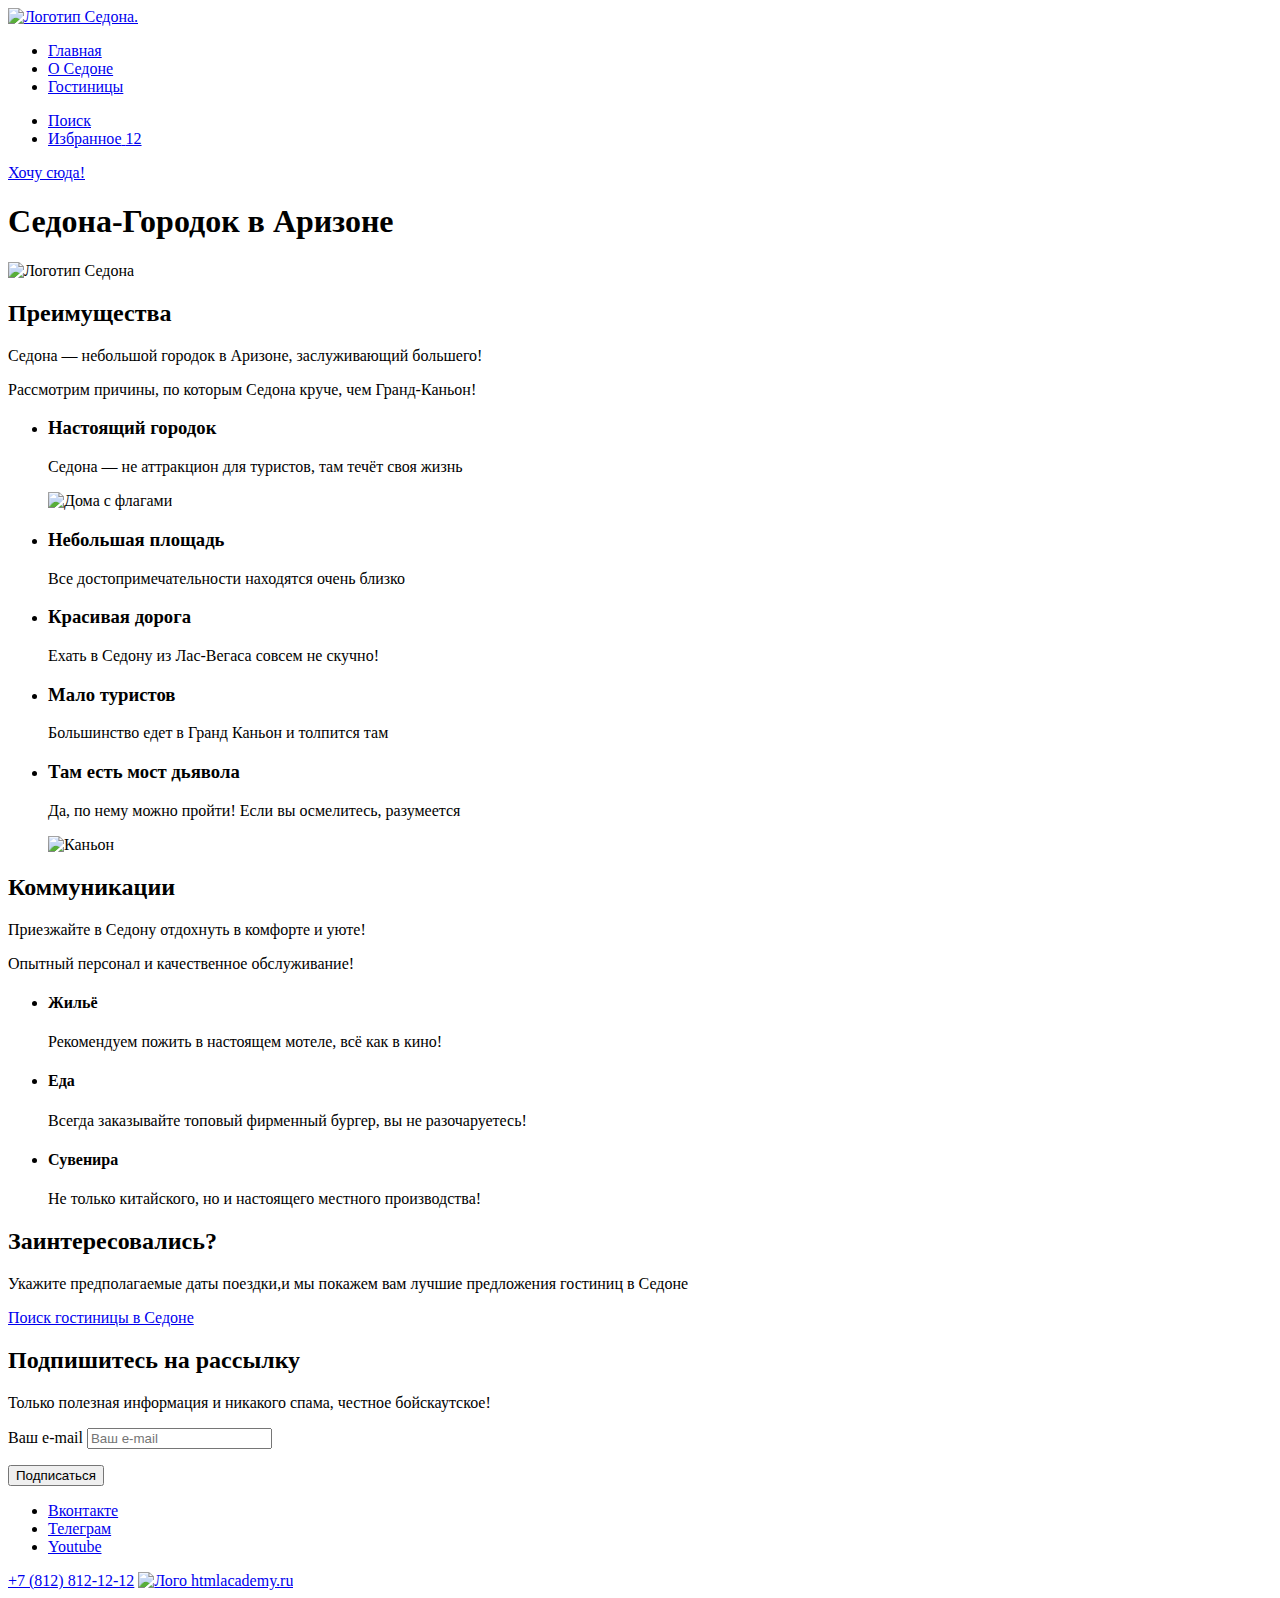
==== index.html @ 5f1fffb1 "Доделывает разметку двух страниц" ====
<!DOCTYPE html>
<html lang="ru">

  <head>
    <meta charset="utf-8">
    <title>Седона</title>
  </head>

  <body>
    <header class="page-header">
      <nav class="navigation">
        <a class="navigation-logo" href="index.html">
          <img class="page-header-logo" src="#" alt="Логотип Седона.">
        </a>
        <ul class="navigation-list">
          <li class="navigation-item">
            <a class="navigation-link navigation-link-current" href="index.html">Главная</a>
          </li>
          <li class="navigation-item">
            <a class="navigation-link" href="#">О Седоне</a>
          </li>
          <li class="navigation-item">
            <a class="navigation-link" href="Catalog.html">Гостиницы</a>
          </li>
        </ul>
        <ul class="navigation-user">
          <li class="navigation-user-item">
            <a class="navigation-user-link navigation-user-link-search" href="#">
              <span class="visually-hidden">Поиск</span>
            </a>
          </li>
          <li class="navigation-user-item">
            <a class="navigation-user-link navigation-user-link-favorite" href="#">
              <span class="visually-hidden">Избранное</span>
              <span class="likes-number">12</span>
            </a>
          </li>
        </ul>
        <a class="header-button" href="#">Хочу сюда!</a>
      </nav>
    </header>
    <main class="main-index">
      <section class="hero">
      <h1 class="visually-hidden">Седона-Городок в Аризоне</h1>
      <img class="hero-img" src="#" alt="Логотип Седона">
      <section class="advantages">
        <h2 class="visually-hidden">Преимущества</h2>
        <p class="tagline">Седона — небольшой городок в Аризоне,
          заслуживающий большего!</p>
        <p>Рассмотрим причины, по которым Седона круче, чем Гранд-Каньон!</p>
        <ul class="advantages-list">
          <li class="advantages-item advantages-item-wide">
            <h3 class="advantages-title">Настоящий городок</h3>
            <p class="advantages-description">Седона — не аттракцион для туристов, там течёт своя жизнь</p>
            <img class="advantages-img" src="#" alt="Дома с флагами">
          </li>
          <li class="advantages-item">
            <h3 class="advantages-title">Небольшая
              площадь</h3>
            <p class="advantages-description">Все достопримечательности находятся очень близко</p>
          </li>
          <li class="advantages-item">
            <h3 class="advantages-title">Красивая
              дорога</h3>
            <p class="advantages-description">Ехать в Седону из Лас-Вегаса совсем не скучно!</p>
          </li>
          <li class="advantages-item">
            <h3 class="advantages-title">Мало
              туристов</h3>
            <p class="advantages-description">Большинство едет в Гранд Каньон и толпится там</p>
          </li>
          <li class="advantages-item advantages-item-wide">
            <h3 class="advantages-title">Там есть
              мост дьявола</h3>
            <p class="advantages-description">Да, по нему можно пройти! Если вы осмелитесь, разумеется</p>
            <img class="advantages-img" src="#" alt="Каньон">
          </li>
        </ul>
      </section>
      <section class="communications">
        <h2 class="visually-hidden">Коммуникации</h2>
            <p class="tagline">Приезжайте в Седону отдохнуть в комфорте и уюте!</p>
            <p>Опытный персонал и качественное обслуживание!</p>
            <ul class="communications-list">
              <li class="communications-item">
                <h4 class="communications-title">Жильё</h4>
                <p class="communications-description">Рекомендуем пожить в настоящем мотеле,
                  всё как в кино!</p>
              </li>
              <li class="communications-item">
                <h4 class="communications-title">Еда</h4>
                <p class="communications-description">Всегда заказывайте
                  топовый фирменный бургер, вы не разочаруетесь!</p>
              </li>
              <li class="communications-item">
                <h4 class="communications-title">Сувенира</h4>
                <p class="communications-description">Не только китайского,
                  но и настоящего местного производства!</p>
              </li>
            </ul>
      </section>
      <section class="search" id="search">
        <h2 class="search-title">Заинтересовались?</h2>
        <p class="search-description">Укажите предполагаемые даты поездки,и мы покажем вам лучшие предложения гостиниц в
          Седоне</p>
        <a class="search-button" href="#">Поиск гостиницы в Седоне</a>
      </section>
      <section class="subscribe">
        <h2 class="search-title">Подпишитесь на рассылку</h2>
        <p>Только полезная информация и никакого спама, честное бойскаутское!</p>
        <form class="subscribe-form" action="http://echo.htmlacademy.ru/" method="post">
          <p class="subscribe-form-name">
            <label class="visually-hidden" for="user-email">Ваш e-mail</label>
            <input type="text" id="user-email" name="user-email" placeholder="Ваш e-mail">
          </p>
          <button class="subscribe-button" type="submit">Подписаться</button>
        </form>
      </section>
    </main>
    <footer class="page-footer">
      <ul class="footer-social-list">
        <li class="footer-social-item">
          <a class="footer-social-link" href="https://vk.com/htmlacademy">
            <span class="visually-hidden">Вконтакте</span>
          </a>
        </li>
        <li class="footer-social-item">
          <a class="footer-social-link" href="https://t.me/htmlacademy">
            <span class="visually-hidden">Телеграм</span>
          </a>
        </li>
        <li class="footer-social-item">
          <a class="footer-social-link" href="https://www.youtube.com/user/htmlacademyru">
            <span class="visually-hidden">Youtube</span>
          </a>
        </li>
      </ul>
      <a class="footer-phone" href="tel+78128121212">+7 (812) 812-12-12</a>
      <a class="copyright" href="https://htmlacademy.ru/">
        <img class="htmlacademy-logo" src="#" alt=" Лого htmlacademy.ru">
      </a>
    </footer>
  </body>

</html>
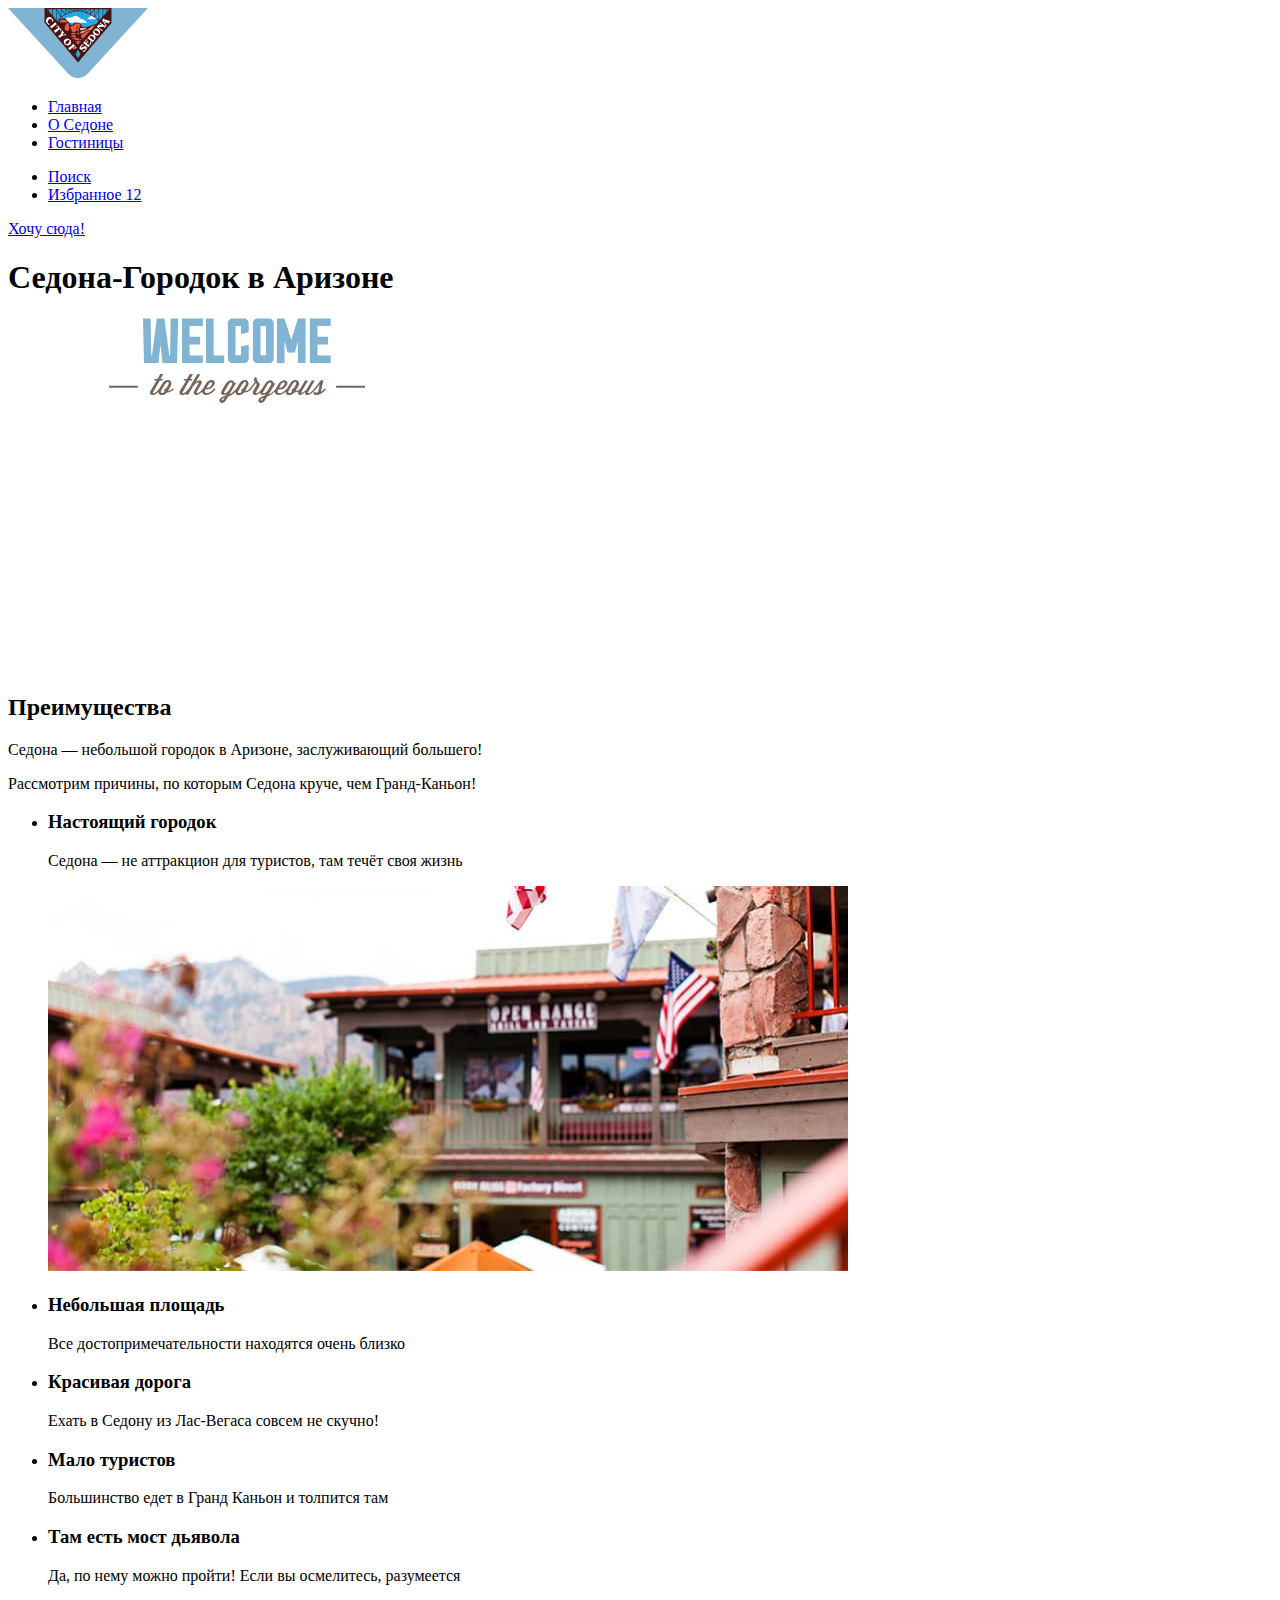
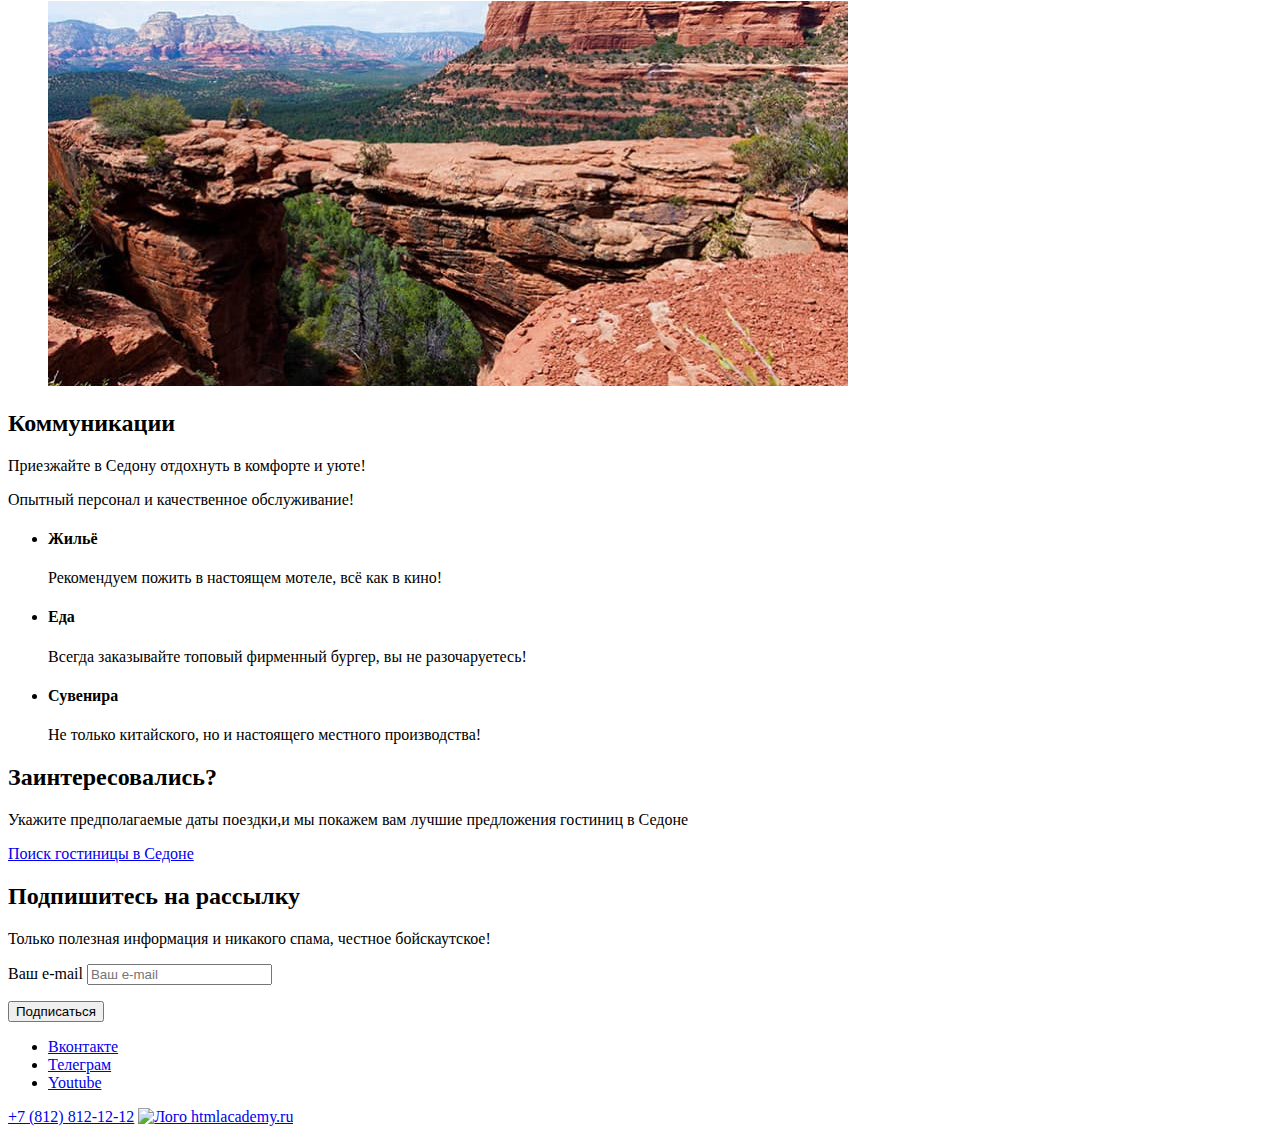
==== commit 972ecb32: "Добавляет все изображения" ====
--- a/index.html
+++ b/index.html
@@ -10,7 +10,7 @@
     <header class="page-header">
       <nav class="navigation">
         <a class="navigation-logo" href="index.html">
-          <img class="page-header-logo" src="#" alt="Логотип Седона.">
+          <img class="page-header-logo" src="images/logo.svg" width="140" height="70" alt="Логотип Седона.">
         </a>
         <ul class="navigation-list">
           <li class="navigation-item">
@@ -42,7 +42,7 @@
     <main class="main-index">
       <section class="hero">
       <h1 class="visually-hidden">Седона-Городок в Аризоне</h1>
-      <img class="hero-img" src="#" alt="Логотип Седона">
+      <img class="hero-img" src="images/welcome.svg" width="458" height="352" alt="Логотип Седона">
       <section class="advantages">
         <h2 class="visually-hidden">Преимущества</h2>
         <p class="tagline">Седона — небольшой городок в Аризоне,
@@ -52,7 +52,7 @@
           <li class="advantages-item advantages-item-wide">
             <h3 class="advantages-title">Настоящий городок</h3>
             <p class="advantages-description">Седона — не аттракцион для туристов, там течёт своя жизнь</p>
-            <img class="advantages-img" src="#" alt="Дома с флагами">
+            <img class="advantages-img" src="images/image-1.jpg" width="800" height="385" alt="Дома с флагами">
           </li>
           <li class="advantages-item">
             <h3 class="advantages-title">Небольшая
@@ -73,7 +73,7 @@
             <h3 class="advantages-title">Там есть
               мост дьявола</h3>
             <p class="advantages-description">Да, по нему можно пройти! Если вы осмелитесь, разумеется</p>
-            <img class="advantages-img" src="#" alt="Каньон">
+            <img class="advantages-img" src="images/image-2.jpg" width="800" height="385" alt="Каньон">
           </li>
         </ul>
       </section>
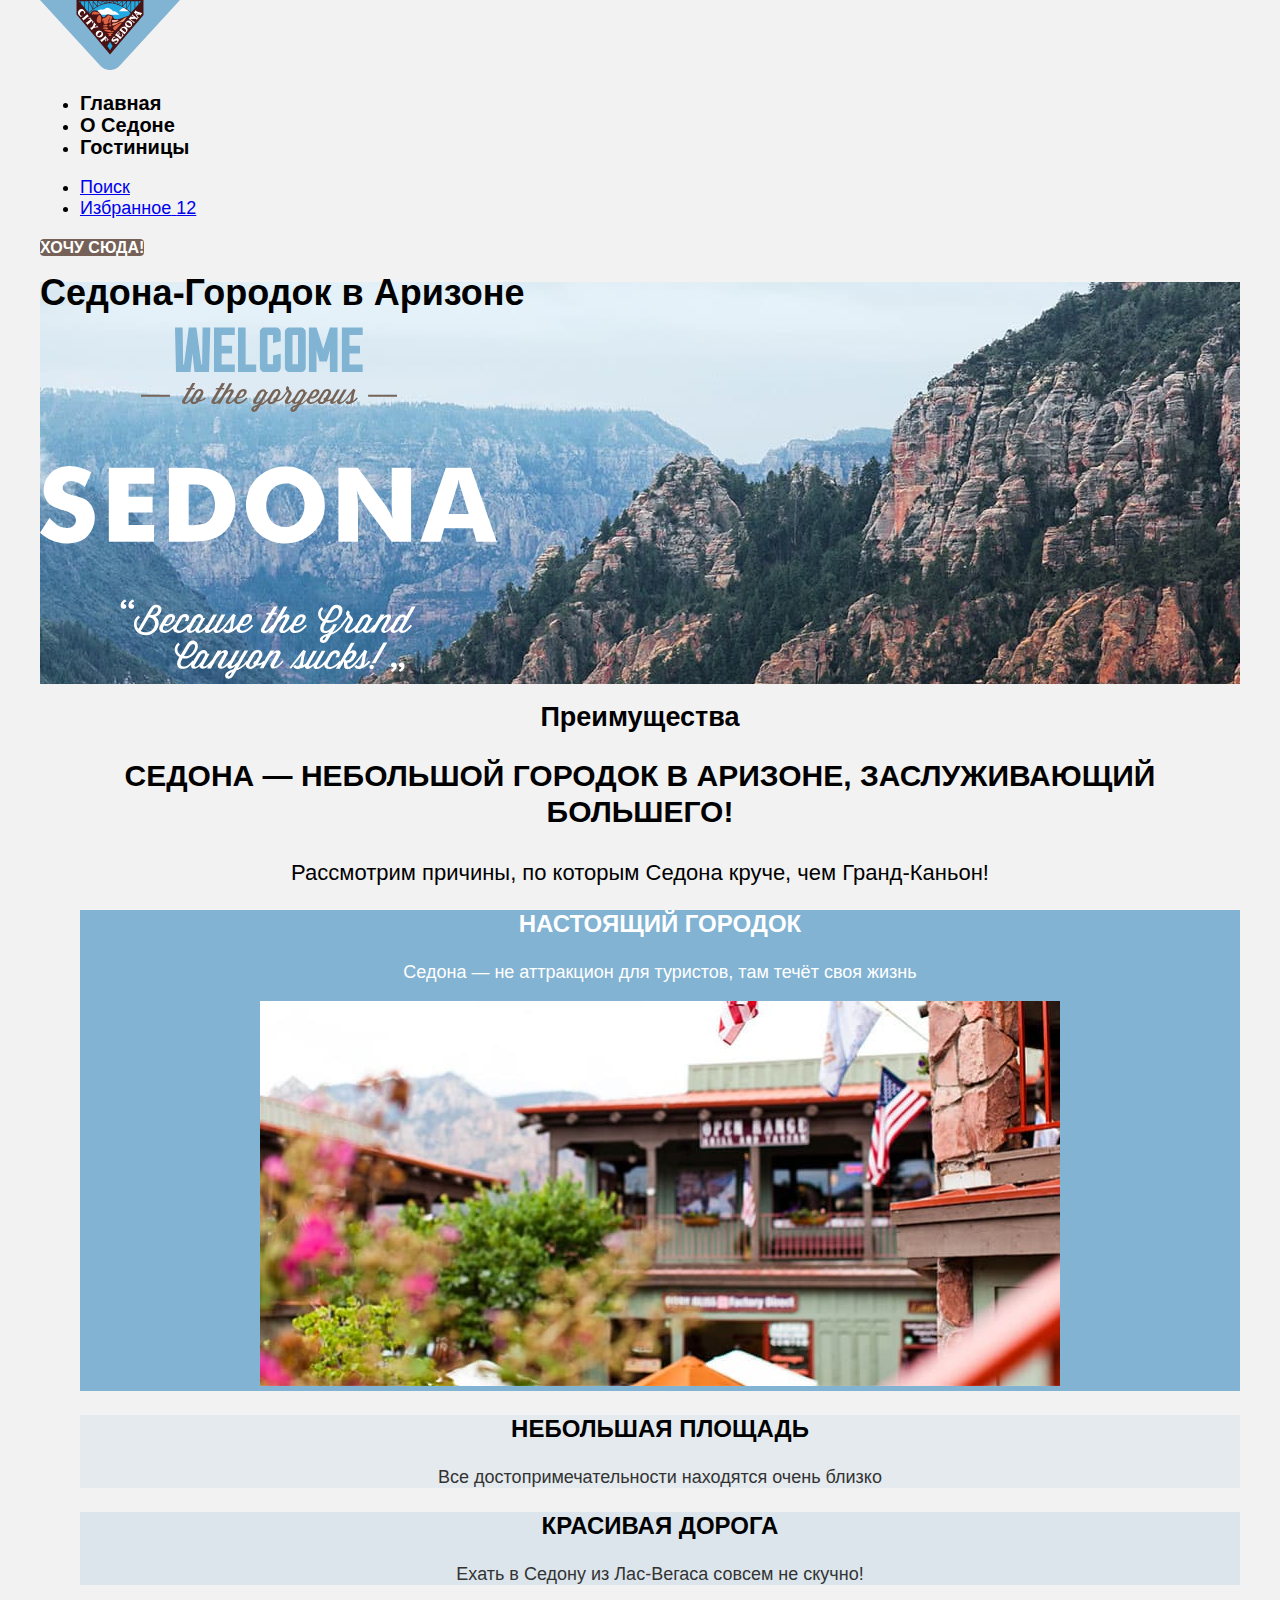
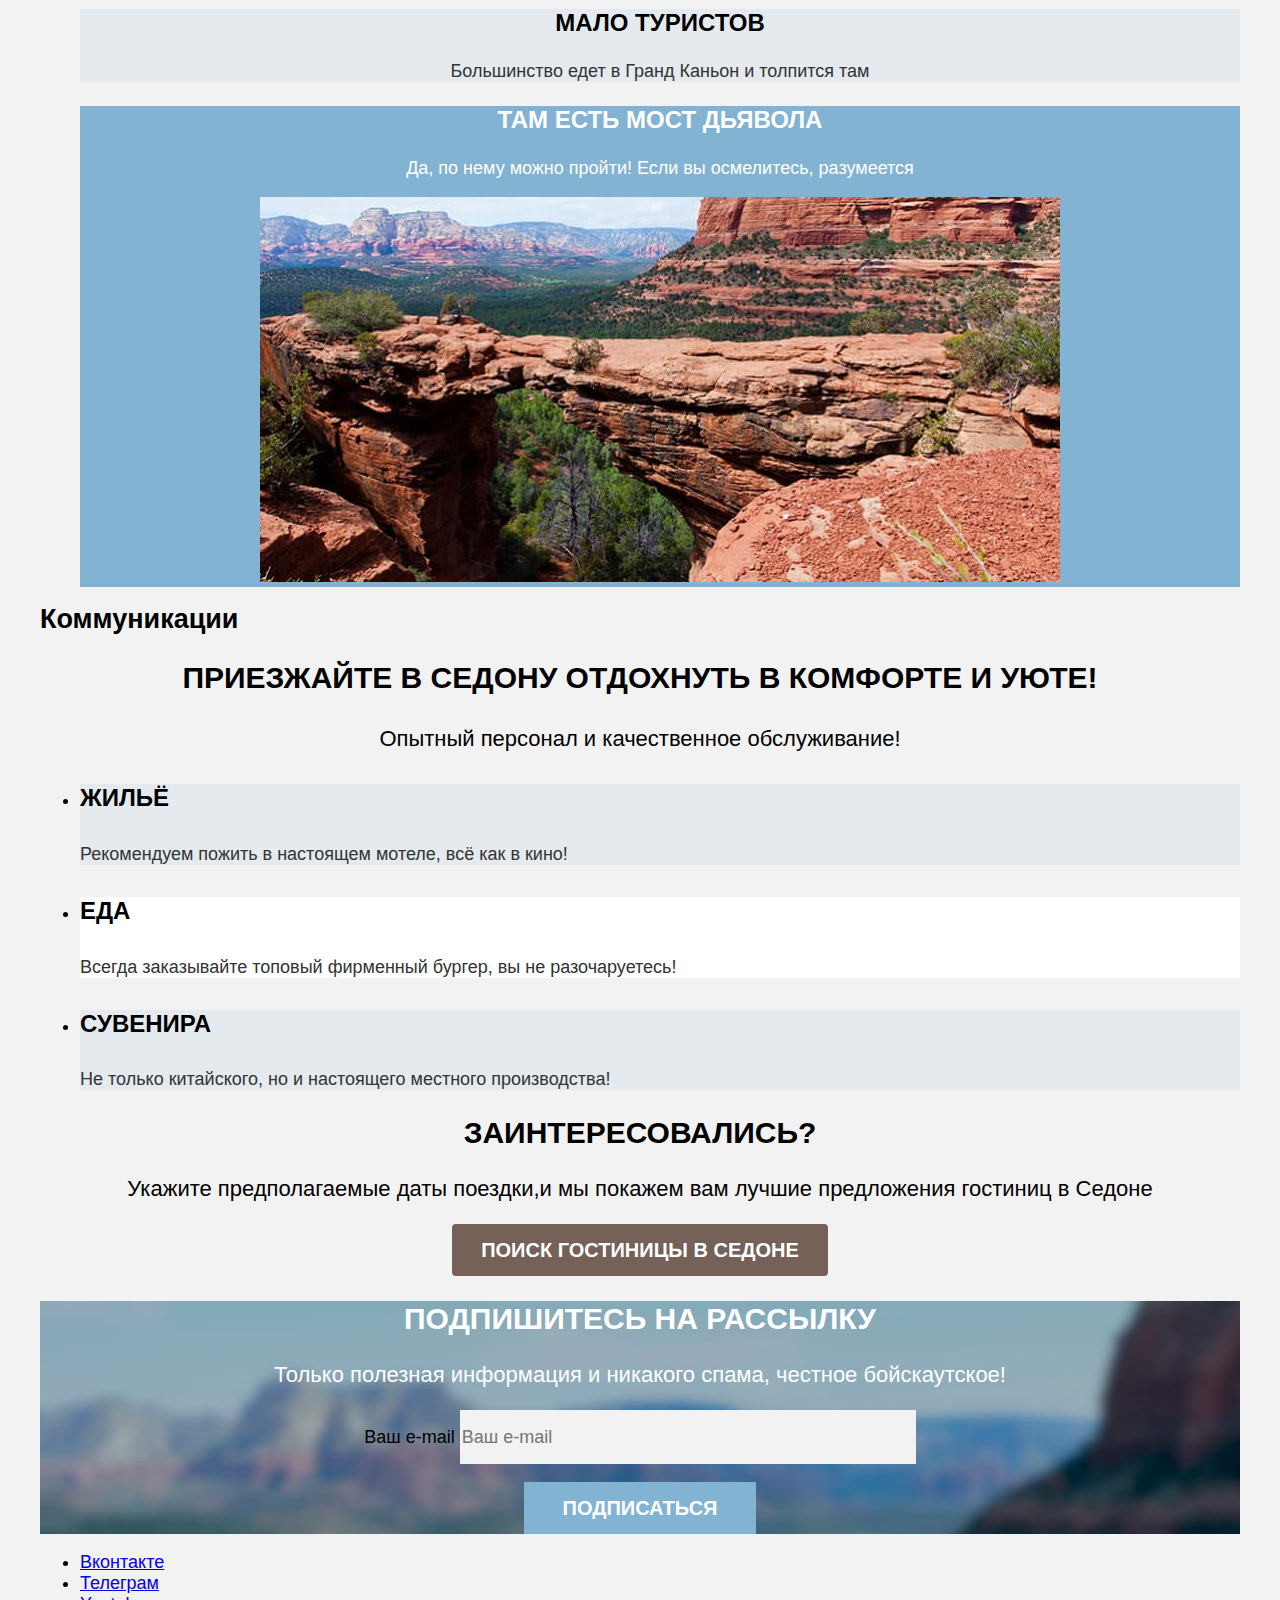
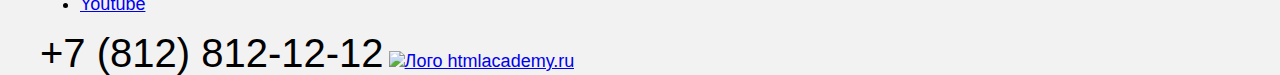
==== commit 0b64f30f: "Добавляет базовую стилизацию всех страниц" ====
--- a/index.html
+++ b/index.html
@@ -3,7 +3,9 @@
 
   <head>
     <meta charset="utf-8">
+    <meta name="viewport" content="width=device-width, initial-scale=1.0">
     <title>Седона</title>
+    <link rel="stylesheet" href="styles/styles.css">
   </head>
 
   <body>
@@ -20,7 +22,7 @@
             <a class="navigation-link" href="#">О Седоне</a>
           </li>
           <li class="navigation-item">
-            <a class="navigation-link" href="Catalog.html">Гостиницы</a>
+            <a class="navigation-link" href="catalog.html">Гостиницы</a>
           </li>
         </ul>
         <ul class="navigation-user">
@@ -41,77 +43,80 @@
     </header>
     <main class="main-index">
       <section class="hero">
-      <h1 class="visually-hidden">Седона-Городок в Аризоне</h1>
-      <img class="hero-img" src="images/welcome.svg" width="458" height="352" alt="Логотип Седона">
+        <h1 class="visually-hidden">Седона-Городок в Аризоне</h1>
+        <img class="hero-img" src="images/welcome.svg" width="458" height="352" alt="Логотип Седона">
+      </section>
       <section class="advantages">
         <h2 class="visually-hidden">Преимущества</h2>
-        <p class="tagline">Седона — небольшой городок в Аризоне,
+        <p class="main-title">Седона — небольшой городок в Аризоне,
           заслуживающий большего!</p>
-        <p>Рассмотрим причины, по которым Седона круче, чем Гранд-Каньон!</p>
+        <p class="main-description">Рассмотрим причины, по которым Седона круче, чем Гранд-Каньон!</p>
         <ul class="advantages-list">
           <li class="advantages-item advantages-item-wide">
-            <h3 class="advantages-title">Настоящий городок</h3>
-            <p class="advantages-description">Седона — не аттракцион для туристов, там течёт своя жизнь</p>
+            <h3 class="advantages-title-wide">Настоящий городок</h3>
+            <p class="advantages-description-wide">Седона — не аттракцион для туристов, там течёт своя жизнь</p>
             <img class="advantages-img" src="images/image-1.jpg" width="800" height="385" alt="Дома с флагами">
           </li>
-          <li class="advantages-item">
-            <h3 class="advantages-title">Небольшая
+          <li class="advantages-item-blue">
+            <h3 class="advantages-title-small">Небольшая
               площадь</h3>
-            <p class="advantages-description">Все достопримечательности находятся очень близко</p>
+            <p class="advantages-description-small">Все достопримечательности находятся очень близко</p>
           </li>
-          <li class="advantages-item">
-            <h3 class="advantages-title">Красивая
+          <li class="advantages-item-white">
+            <h3 class="advantages-title-small">Красивая
               дорога</h3>
-            <p class="advantages-description">Ехать в Седону из Лас-Вегаса совсем не скучно!</p>
+            <p class="advantages-description-small">Ехать в Седону из Лас-Вегаса совсем не скучно!</p>
           </li>
-          <li class="advantages-item">
-            <h3 class="advantages-title">Мало
+          <li class="advantages-item-blue">
+            <h3 class="advantages-title-small">Мало
               туристов</h3>
-            <p class="advantages-description">Большинство едет в Гранд Каньон и толпится там</p>
+            <p class="advantages-description-small">Большинство едет в Гранд Каньон и толпится там</p>
           </li>
           <li class="advantages-item advantages-item-wide">
-            <h3 class="advantages-title">Там есть
+            <h3 class="advantages-title-wide">Там есть
               мост дьявола</h3>
-            <p class="advantages-description">Да, по нему можно пройти! Если вы осмелитесь, разумеется</p>
+            <p class="advantages-description-wide">Да, по нему можно пройти! Если вы осмелитесь, разумеется</p>
             <img class="advantages-img" src="images/image-2.jpg" width="800" height="385" alt="Каньон">
           </li>
         </ul>
       </section>
       <section class="communications">
         <h2 class="visually-hidden">Коммуникации</h2>
-            <p class="tagline">Приезжайте в Седону отдохнуть в комфорте и уюте!</p>
-            <p>Опытный персонал и качественное обслуживание!</p>
-            <ul class="communications-list">
-              <li class="communications-item">
-                <h4 class="communications-title">Жильё</h4>
-                <p class="communications-description">Рекомендуем пожить в настоящем мотеле,
-                  всё как в кино!</p>
-              </li>
-              <li class="communications-item">
-                <h4 class="communications-title">Еда</h4>
-                <p class="communications-description">Всегда заказывайте
-                  топовый фирменный бургер, вы не разочаруетесь!</p>
-              </li>
-              <li class="communications-item">
-                <h4 class="communications-title">Сувенира</h4>
-                <p class="communications-description">Не только китайского,
-                  но и настоящего местного производства!</p>
-              </li>
-            </ul>
+        <p class="main-title">Приезжайте в Седону отдохнуть в комфорте и уюте!</p>
+        <p class="main-description">Опытный персонал и качественное обслуживание!</p>
+        <ul class="communications-list">
+          <li class="communications-item-blue">
+            <h4 class="communications-title">Жильё</h4>
+            <p class="communications-description">Рекомендуем пожить в настоящем мотеле,
+              всё как в кино!</p>
+          </li>
+          <li class="communications-item-white">
+            <h4 class="communications-title">Еда</h4>
+            <p class="communications-description">Всегда заказывайте
+              топовый фирменный бургер, вы не разочаруетесь!</p>
+          </li>
+          <li class="communications-item-blue">
+            <h4 class="communications-title">Сувенира</h4>
+            <p class="communications-description">Не только китайского,
+              но и настоящего местного производства!</p>
+          </li>
+        </ul>
       </section>
       <section class="search" id="search">
-        <h2 class="search-title">Заинтересовались?</h2>
-        <p class="search-description">Укажите предполагаемые даты поездки,и мы покажем вам лучшие предложения гостиниц в
+        <h2 class="main-title">Заинтересовались?</h2>
+        <p class="main-description">Укажите предполагаемые даты поездки,и мы покажем вам лучшие предложения гостиниц в
           Седоне</p>
+          <div class="search-button-hotel">
         <a class="search-button" href="#">Поиск гостиницы в Седоне</a>
+          </div>
       </section>
       <section class="subscribe">
-        <h2 class="search-title">Подпишитесь на рассылку</h2>
-        <p>Только полезная информация и никакого спама, честное бойскаутское!</p>
+        <h2 class="subscribe-tittle">Подпишитесь на рассылку</h2>
+        <p class="subscribe-description">Только полезная информация и никакого спама, честное бойскаутское!</p>
         <form class="subscribe-form" action="http://echo.htmlacademy.ru/" method="post">
           <p class="subscribe-form-name">
             <label class="visually-hidden" for="user-email">Ваш e-mail</label>
-            <input type="text" id="user-email" name="user-email" placeholder="Ваш e-mail">
+            <input class="subscribe-email" type="text" id="user-email" name="user-email" placeholder="Ваш e-mail">
           </p>
           <button class="subscribe-button" type="submit">Подписаться</button>
         </form>
--- a/styles/styles.css
+++ b/styles/styles.css
@@ -0,0 +1,354 @@
+@font-face {
+  font-family: "PT Sans";
+  src: url("../fonts/ptsans-400.woff2") format("woff2");
+  font-weight: 400;
+  font-style: normal;
+  font-display: swap;
+}
+
+@font-face {
+  font-family: "PT Sans";
+  src: url("../fonts/ptsans-700.woff2") format("woff2");
+  font-weight: 700;
+  font-style: normal;
+  font-display: swap;
+}
+
+body {
+  font-family: "PT Sans", "Arial", sans-serif;
+  font-size: 18px;
+  line-height: 21px;
+  color: #000000;
+  background-color: #f2f2f2;
+  max-width: 1200px;
+  margin: 0 auto;
+}
+
+.navigation-link {
+  font-size: 20px;
+  font-weight: 700;
+  text-decoration: none;
+  color: inherit;
+  background-color:inherit;
+}
+
+.header-button {
+  font-size: 16px;
+  line-height: 20px;
+  font-weight: 700;
+  text-align: center;
+  color: #ffffff;
+  background-color: #756157;
+  text-decoration: none;
+  text-transform: uppercase;
+  border-radius: 4px;
+  border: none;
+  width: 160px;
+  height: 36px;
+  font-family: inherit;
+}
+
+
+
+.hero {
+  color:#000000;
+  background-color: #ffffff;
+  background-image: url("/images/hero-background.jpg");
+  background-size: 100% auto;
+  background-repeat: no-repeat ;
+}
+
+.advantages {
+  text-align: center;
+}
+
+.main-title {
+  font-family: "PT Sans", sans-serif;
+  font-weight: 700;
+  font-size: 30px;
+  line-height: 36px;
+  text-align: center;
+  text-transform: uppercase;
+}
+
+.main-description {
+  font-size: 22px;
+  line-height: 26px;
+  text-align: center;
+}
+
+.advantages-list {
+  list-style-type: none;
+}
+
+.advantages-title {
+  font-family: "PT Sans", sans-serif;
+  font-weight: 700;
+  font-size: 24px;
+  line-height: 28px;
+  text-align: center;
+  text-transform: uppercase;
+}
+
+.advantages-item-wide {
+  background-color: #82B3D3;
+}
+
+.advantages-title-wide {
+  font-size: 24px;
+  line-height: 28px;
+  font-weight: 700;
+  text-transform: uppercase;
+  color: #ffffff;
+}
+
+.advantages-description-wide {
+  font-size: 18px;
+  line-height: 21px;
+  color: #ffffff;
+}
+
+.advantages-item-blue {
+  background-color: rgba(131, 179, 211, 0.12);
+}
+
+.advantages-item-white {
+  background-color: rgba(131, 179, 211, 0.20);
+}
+
+.advantages-title-small {
+  font-size: 24px;
+  line-height: 28px;
+  font-weight: 700;
+  text-transform: uppercase;
+}
+
+.advantages-description-small {
+  font-size: 18px;
+  line-height: 21px;
+  color: #333333;
+}
+
+.communications-item-blue {
+  background-color: rgba(131, 179, 211, 0.12);
+}
+
+.communications-item-white {
+  background-color: #ffffff;
+}
+
+.communications-title {
+  font-size: 24px;
+  line-height: 28px;
+  text-transform: uppercase;
+  font-weight: 700;
+}
+
+.communications-description {
+  font-size: 18px;
+  line-height: 21px;
+  color: #333333;
+}
+
+.search-button-hotel {
+  display: inline-block;
+}
+
+.search-button {
+  font-size: 20px;
+  line-height: 36px;
+  font-weight: 700;
+  color: #ffffff;
+  background-color: #756157;
+  text-decoration: none;
+  text-transform: uppercase;
+  border-radius: 4px;
+  border: none;
+  width: 376px;
+  height: 52px;
+  display: flex;
+  justify-content: center;
+  align-items: center;
+  text-align: center;
+}
+
+.search {
+  text-align: center;
+}
+
+.subscribe {
+  background-image: url(../images/subscribe-background.jpg);
+  background-size: cover;
+  text-align: center;
+}
+
+.subscribe-tittle {
+  font-size: 30px;
+  font-weight: 700;
+  text-transform: uppercase;
+  line-height: 36px;
+  color: #ffffff;
+}
+
+.subscribe-description {
+  font-size: 22px;
+  line-height: 26px;
+  color: #ffffff;
+}
+
+.subscribe-email {
+  font-size: 18px;
+  line-height: 24px;
+  color: #000000;
+  background-color: #f2f2f2;
+  width: 452px;
+  height: 52px;
+  border-radius: mixed;
+  border: none;
+  font-family: inherit;
+}
+
+.subscribe-button {
+  font-size: 20px;
+  line-height: 36px;
+  font-weight: 700;
+  text-align: center;
+  color: #ffffff;
+  background-color: #82B3D3;
+  text-decoration: none;
+  text-transform: uppercase;
+  border-radius: mixed;
+  border: none;
+  width: 232px;
+  height: 52px;
+  font-family: inherit;
+}
+
+.footer-phone {
+  font-size: 40px;
+  line-height: 40px;
+  text-decoration: none;
+  text-transform: uppercase;
+  color: #000000;
+}
+
+.catalog-main-header {
+  background-image: url(../images/filter-background.jpg);
+  background-size: cover;
+  background-repeat: no-repeat;
+  color: #ffffff;
+}
+
+.breadcrumps-link {
+  font-family: inherit;
+  color: inherit;
+}
+
+.inner-header-title {
+  font-size: 60px;
+  line-height: 78px;
+  font-weight: 700;
+}
+
+.catalog-filter-title {
+  font-size: 20px;
+  line-height: 24px;
+  font-weight: 700;
+}
+
+.catalog-filter-submit {
+  color: #ffffff;
+  text-transform: uppercase;
+  font-weight: 700;
+  background-color: #82B3D3;
+  width: 190px;
+  height: 36px;
+  border-radius: 4px;
+  border: none;
+}
+
+.catalog-filter-reset {
+  background: transparent;
+}
+
+.catalog-filter-title {
+  font-size:30px;
+  line-height: 36px;
+  text-transform: uppercase;
+}
+
+.product-card-link {
+  color: inherit;
+}
+
+.search-control {
+  color: #333333;
+}
+
+.product-card-title {
+  font-size: 24px;
+  line-height: 28px;
+  font-weight: 700;
+  color: #000000;
+  font-family: inherit;
+}
+
+.product-card-type {
+  font-size: 18px;
+  line-height: 21px;
+}
+
+.product-card-price {
+  font-size: 18px;
+  line-height: 21px;
+}
+
+.product-card-button {
+  font-size: 16px;
+  line-height: 20px;
+  color: #ffffff;
+  font-weight: 700;
+  background-color: #756157;
+  text-transform: uppercase;
+  width: 140px;
+  height: 36px;
+  border-radius: 4px;
+  border: none;
+  display: flex;
+  justify-content: center;
+  align-items: center;
+}
+
+.add-favourite-button {
+  background-color: #82B3D3;
+}
+
+.selected {
+  background-color: #7DB54F;
+}
+
+.product-card-rating {
+  color: #333333;
+  font-size: 16px;
+  line-height: 20px;
+  text-transform: uppercase;
+  background-color: #f2f2f2;
+  border-radius: 4px;
+}
+
+.pagination-link {
+  color: #ffffff;
+  background-color: #82B3D3;
+  font-size: 20px;
+  line-height: 36px;
+}
+
+.pagination-current {
+  color: #000000;
+  background-color: #f2f2f2;
+}
+
+.pagination-text {
+  color:#000000;
+  background: transparent;
+}
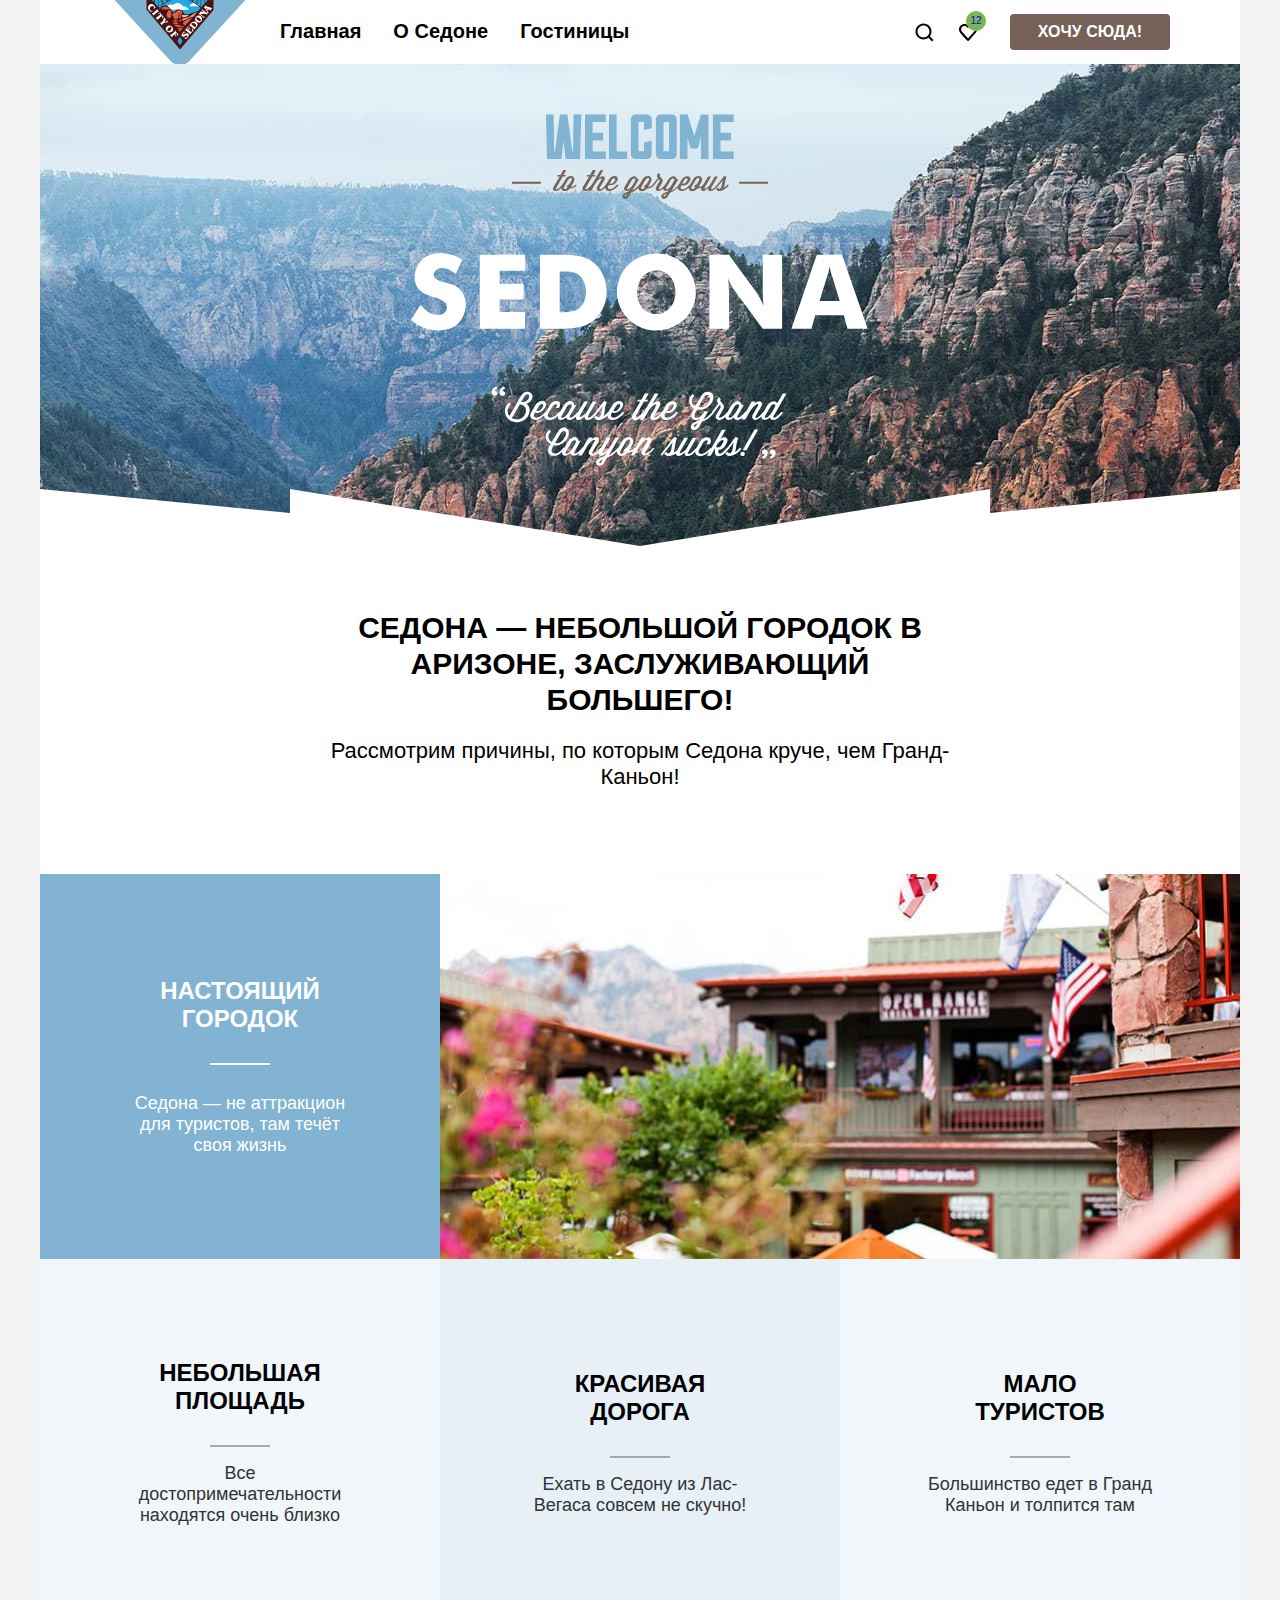
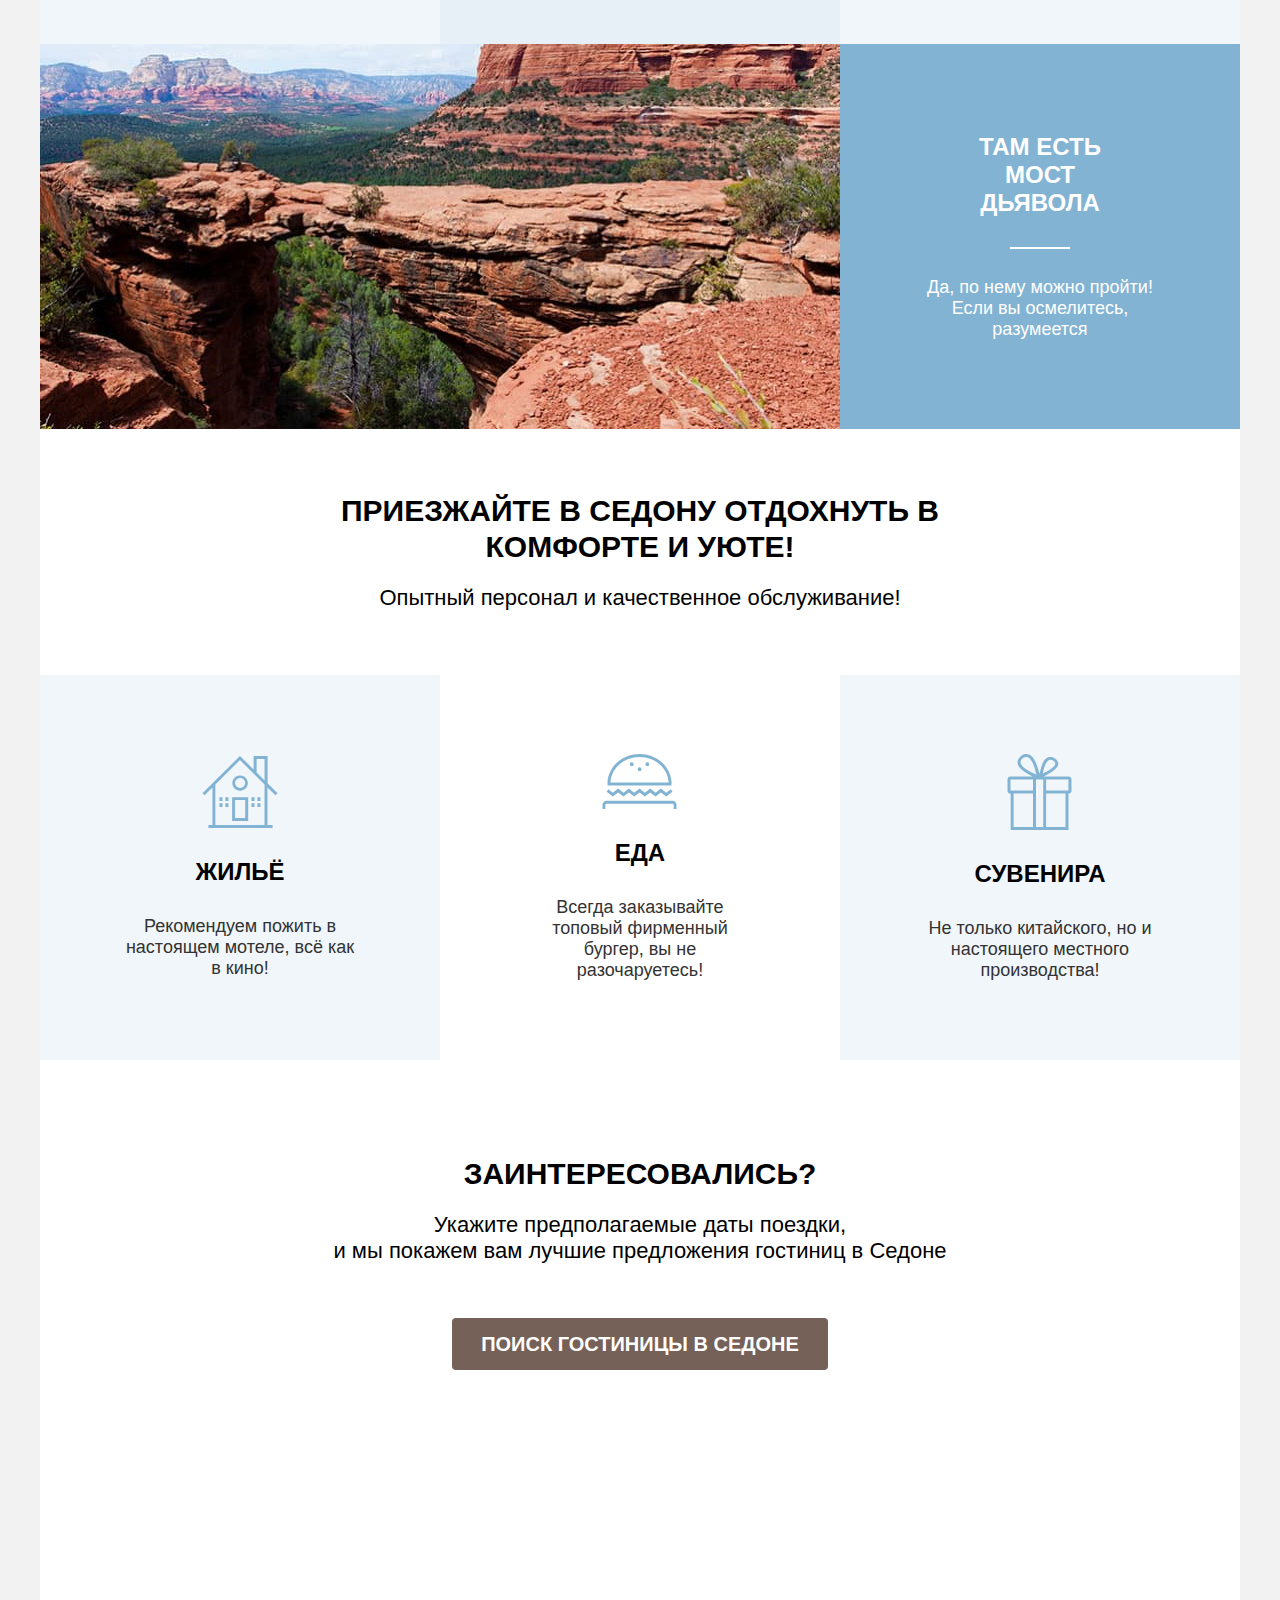
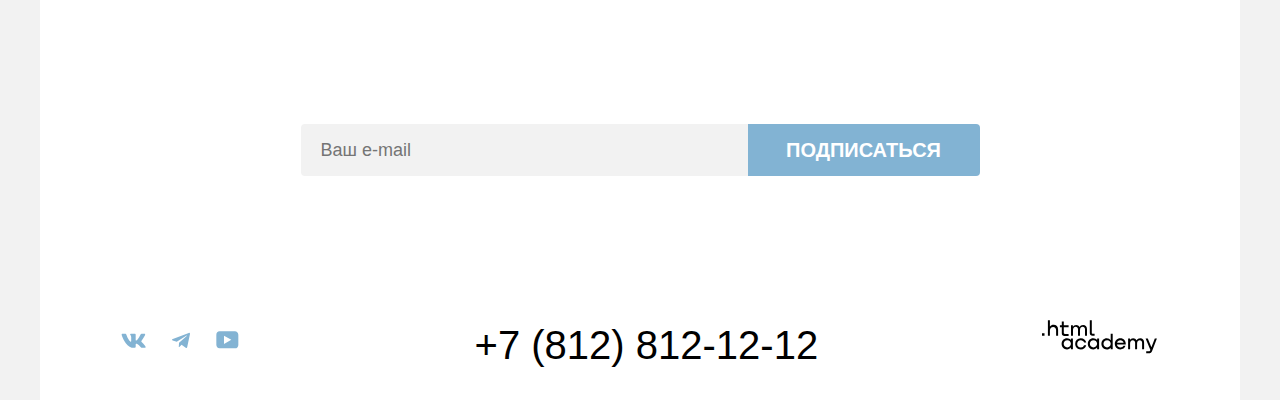
==== commit 58f73e4f: "Добавил флексы и гриды частично сделал декоративные элементы" ====
--- a/index.html
+++ b/index.html
@@ -27,34 +27,46 @@
         </ul>
         <ul class="navigation-user">
           <li class="navigation-user-item">
-            <a class="navigation-user-link navigation-user-link-search" href="#">
+            <a class="navigation-user-link" href="#">
               <span class="visually-hidden">Поиск</span>
+              <div class="navigation-user-link-icon">
+                <svg xmlns="http://www.w3.org/2000/svg" width="19" height="19" fill="none"><path fill="#000" d="m18.5 17.008-3.7-3.68c1-1.292 1.7-2.983 1.7-4.872C16.5 4.08 12.9.5 8.5.5s-8 3.68-8 8.055c0 4.376 3.6 7.956 8 7.956 1.8 0 3.5-.597 4.9-1.69l3.7 3.679 1.4-1.492Zm-10-2.486c-3.3 0-6-2.685-6-5.967 0-3.282 2.7-5.967 6-5.967s6 2.685 6 5.967c0 3.282-2.7 5.967-6 5.967Z"/></svg>
+              </div>
             </a>
           </li>
           <li class="navigation-user-item">
-            <a class="navigation-user-link navigation-user-link-favorite" href="#">
+            <a class="navigation-user-link" href="#">
               <span class="visually-hidden">Избранное</span>
               <span class="likes-number">12</span>
+              <div class="navigation-user-link-icon">
+                <svg xmlns="http://www.w3.org/2000/svg" width="18" height="17" fill="none"><path fill="#000" d="M8.9 17c-.3 0-.6-.1-.8-.4-5.4-6.1-6.7-7.5-7-7.9C.4 7.8 0 6.6 0 5.4 0 2.4 2.4 0 5.5 0 6.8 0 8 .5 9 1.3 10 .5 11.3 0 12.5 0c3 0 5.5 2.4 5.5 5.4 0 1.3-.5 2.5-1.3 3.4l-7 7.9c-.2.2-.4.3-.8.3Zm-6-9.5c.3.4 3.5 4 6.1 6.9l6.2-7c.5-.5.7-1.2.7-2 0-1.8-1.5-3.3-3.3-3.3-1 0-2 .5-2.7 1.3-.3.3-.6.4-.9.4-.3 0-.6-.2-.8-.4-.7-.8-1.7-1.3-2.7-1.3-1.8 0-3.3 1.5-3.3 3.3-.1.9.3 1.6.7 2.1-.1 0-.1 0 0 0Z"/></svg>
+              </div>
             </a>
           </li>
         </ul>
         <a class="header-button" href="#">Хочу сюда!</a>
       </nav>
     </header>
-    <main class="main-index">
+    <main class="main-container main-index">
+      <div class="page-container">
       <section class="hero">
         <h1 class="visually-hidden">Седона-Городок в Аризоне</h1>
         <img class="hero-img" src="images/welcome.svg" width="458" height="352" alt="Логотип Седона">
+        <svg xmlns="http://www.w3.org/2000/svg" width="1200" height="57" fill="none"><g clip-path="url(#a)"><path fill="#fff" d="M0 57V0l250 24V0l350 57L950 0v24l250-24v57H0Z"/></g><defs><clipPath id="a"><path fill="#fff" d="M0 0h1200v57H0z"/></clipPath></defs></svg>
       </section>
       <section class="advantages">
-        <h2 class="visually-hidden">Преимущества</h2>
-        <p class="main-title">Седона — небольшой городок в Аризоне,
-          заслуживающий большего!</p>
-        <p class="main-description">Рассмотрим причины, по которым Седона круче, чем Гранд-Каньон!</p>
+        <div class="header-advantages header-advantages--margin">
+          <h2 class="visually-hidden">Преимущества</h2>
+          <p class="main-title">Седона — небольшой городок в Аризоне,
+            заслуживающий большего!</p>
+          <p class="main-description">Рассмотрим причины, по которым Седона круче, чем Гранд-Каньон!</p>
+        </div>
         <ul class="advantages-list">
           <li class="advantages-item advantages-item-wide">
+            <div class="advantages-title-main">
             <h3 class="advantages-title-wide">Настоящий городок</h3>
             <p class="advantages-description-wide">Седона — не аттракцион для туристов, там течёт своя жизнь</p>
+            </div>
             <img class="advantages-img" src="images/image-1.jpg" width="800" height="385" alt="Дома с флагами">
           </li>
           <li class="advantages-item-blue">
@@ -72,30 +84,37 @@
               туристов</h3>
             <p class="advantages-description-small">Большинство едет в Гранд Каньон и толпится там</p>
           </li>
-          <li class="advantages-item advantages-item-wide">
+          <li class="advantages-item-wide bridge-reverse">
+            <div class="advantages-title-main">
             <h3 class="advantages-title-wide">Там есть
               мост дьявола</h3>
             <p class="advantages-description-wide">Да, по нему можно пройти! Если вы осмелитесь, разумеется</p>
+            </div>
             <img class="advantages-img" src="images/image-2.jpg" width="800" height="385" alt="Каньон">
           </li>
         </ul>
       </section>
       <section class="communications">
-        <h2 class="visually-hidden">Коммуникации</h2>
-        <p class="main-title">Приезжайте в Седону отдохнуть в комфорте и уюте!</p>
-        <p class="main-description">Опытный персонал и качественное обслуживание!</p>
+        <div class="header-advantages">
+          <h2 class="visually-hidden">Коммуникации</h2>
+          <p class="main-title">Приезжайте в Седону отдохнуть в комфорте и уюте!</p>
+          <p class="main-description">Опытный персонал и качественное обслуживание!</p>
+        </div>
         <ul class="communications-list">
-          <li class="communications-item-blue">
+          <li class="communications-item communications-item-blue">
+            <svg xmlns="http://www.w3.org/2000/svg" width="76" height="72" fill="none"><path fill="#83B3D3" d="M30.119 65h16.064V41.2H30.119V65Zm2.911-20.9h10.14v18H33.03v-18Z"/><path fill="#83B3D3" d="m73.392 39.3 2.108-2.1-9.94-9.9V0H51.604v13.6L37.95 0 .5 37.2l2.108 2.1 7.832-7.8v37.6H6.424V72H70.58v-2.9h-5.12V31.5l7.932 7.8ZM62.548 69.1H13.351V28.5L37.95 4.1l24.598 24.4v40.6Zm0-44.7-7.931-7.9V2.9h7.931v21.5Z"/><path fill="#83B3D3" d="M30.32 27.1c0 4.3 3.513 7.7 7.73 7.7 4.318 0 7.832-3.5 7.832-7.7 0-4.3-3.514-7.7-7.832-7.7-4.217 0-7.73 3.4-7.73 7.7Zm7.83-5c2.711 0 5.02 2.2 5.02 4.9s-2.208 4.9-5.02 4.9c-2.71 0-5.02-2.2-5.02-4.9s2.21-4.9 5.02-4.9ZM20.48 41.2h-3.012v3.9h3.012v-3.9ZM26.404 41.2h-3.012v3.9h3.012v-3.9ZM20.48 47.2h-3.012v3.9h3.012v-3.9ZM26.404 47.2h-3.012v3.9h3.012v-3.9ZM52.508 41.2h-3.012v3.9h3.012v-3.9ZM58.432 41.2H55.42v3.9h3.012v-3.9ZM52.508 47.2h-3.012v3.9h3.012v-3.9ZM58.432 47.2H55.42v3.9h3.012v-3.9Z"/></svg>
             <h4 class="communications-title">Жильё</h4>
             <p class="communications-description">Рекомендуем пожить в настоящем мотеле,
               всё как в кино!</p>
           </li>
-          <li class="communications-item-white">
+          <li class="communications-item communications-item-white">
+            <svg xmlns="http://www.w3.org/2000/svg" width="75" height="70" fill="none"><path fill="#83B3D3" d="M70.576 46.7H4.61C2.305 46.7.5 48.6.5 51v3.5c0 2.4 1.905 4.3 4.11 4.3h.903v1.1c0 5.5 4.31 10.1 9.624 10.1h44.712c5.313 0 9.624-4.5 9.624-10.1v-1.1h.902c2.306 0 4.11-1.9 4.11-4.3V51c.201-2.3-1.704-4.3-3.91-4.3Zm-3.91 13.2c0 3.9-3.008 7-6.717 7H15.137c-3.71 0-6.717-3.2-6.717-7v-1.1h58.246v1.1Zm5.113-5.4c0 .7-.602 1.3-1.203 1.3H4.51c-.702 0-1.203-.6-1.203-1.3V51c0-.7.602-1.3 1.203-1.3h65.965c.702 0 1.203.6 1.203 1.3.1 0 .1 3.5.1 3.5ZM16.14 38.4l5.413 4.1 5.313-4.1 5.313 4.1 5.314-4.1 5.413 4.1 5.314-4.1 5.313 4.1 5.413-4.1 5.314 4.1 6.215-4.7-1.704-2.5-4.511 3.4-5.314-4.1-5.413 4.1-5.313-4.1-5.314 4.1-5.413-4.1-5.314 4.1-5.313-4.1-5.313 4.1-5.414-4.1-5.313 4.1-4.511-3.4-1.705 2.5 6.216 4.7 5.313-4.1ZM8.52 31.5h60.953c0-.6.1-1.2.1-1.9v-1.2C68.871 12.7 54.836 0 37.593 0 20.249 0 6.214 12.7 5.513 28.5v1.2c0 .6-.005 1.2.095 1.8H8.52ZM37.593 3c15.64 0 28.471 11.3 29.073 25.5H8.52C9.122 14.4 21.954 3 37.593 3Z"/><path fill="#83B3D3" d="M37.593 17.3c1.052 0 1.905-.895 1.905-2s-.853-2-1.905-2-1.905.895-1.905 2 .853 2 1.905 2ZM29.773 12.2c1.052 0 1.905-.895 1.905-2s-.853-2-1.905-2-1.904.895-1.904 2 .852 2 1.904 2ZM45.312 12.2c1.052 0 1.905-.895 1.905-2s-.853-2-1.905-2-1.904.895-1.904 2 .852 2 1.904 2Z"/></svg>
             <h4 class="communications-title">Еда</h4>
             <p class="communications-description">Всегда заказывайте
               топовый фирменный бургер, вы не разочаруетесь!</p>
           </li>
-          <li class="communications-item-blue">
+          <li class="communications-item communications-item-blue">
+            <svg xmlns="http://www.w3.org/2000/svg" width="65" height="76" fill="none"><path fill="#83B3D3" d="M61.6 22.462H36.8c13.8-6.904 14.9-11.307 14.4-13.71-1.2-4.002-5.7-7.004-10-5.403-5.6 2.102-7.1 10.407-8.6 16.412-2-6.105-3.8-13.81-8.2-17.713-1.3-1.1-3.1-2.301-5.8-2.001-4 .4-9.8 5.404-7.5 11.008 2.3 5.403 9.7 8.806 14.6 11.508H3.4c-1.6 0-2.9 1.3-2.9 2.902v11.308c0 1.6 1.3 2.901 2.9 2.901h.3V76h57.8V39.574h.1c1.6 0 2.9-1.3 2.9-2.902V25.365c0-1.602-1.3-2.902-2.9-2.902ZM42.9 5.851c2.1-.3 5 1.3 5.3 3.202.4 2.802-3.4 5.304-5.1 6.405-2.5 1.7-4.9 2.601-7.3 4.102.9-3.702 2.5-13.009 7.1-13.71ZM20 15.858c-2.2-1.501-6.5-4.403-6.4-7.806.1-3.602 5.7-6.604 8.8-3.902 3.9 3.402 5.7 11.107 7.1 16.611-3.2-1.5-6.3-2.802-9.5-4.903Zm6 57.14H6.6V39.574H26v33.424Zm0-36.526H3.5V25.465H26v11.007Zm10.2 0v36.526H29V25.565h7.2v10.907Zm22.3 36.526H39.1V39.574h19.4v33.424Zm2.9-36.526H39.1V25.465h22.3v11.007Z"/></svg>
             <h4 class="communications-title">Сувенира</h4>
             <p class="communications-description">Не только китайского,
               но и настоящего местного производства!</p>
@@ -104,13 +123,13 @@
       </section>
       <section class="search" id="search">
         <h2 class="main-title">Заинтересовались?</h2>
-        <p class="main-description">Укажите предполагаемые даты поездки,и мы покажем вам лучшие предложения гостиниц в
+        <p class="main-description">Укажите предполагаемые даты поездки,<br>и мы покажем вам лучшие предложения гостиниц в
           Седоне</p>
           <div class="search-button-hotel">
         <a class="search-button" href="#">Поиск гостиницы в Седоне</a>
           </div>
       </section>
-      <section class="subscribe">
+      <section class="subscribe subscribe--index">
         <h2 class="subscribe-tittle">Подпишитесь на рассылку</h2>
         <p class="subscribe-description">Только полезная информация и никакого спама, честное бойскаутское!</p>
         <form class="subscribe-form" action="http://echo.htmlacademy.ru/" method="post">
@@ -121,29 +140,41 @@
           <button class="subscribe-button" type="submit">Подписаться</button>
         </form>
       </section>
+      </div>
     </main>
     <footer class="page-footer">
+      <div class="page-footer-container">
+        <div class="social-address">
       <ul class="footer-social-list">
         <li class="footer-social-item">
           <a class="footer-social-link" href="https://vk.com/htmlacademy">
             <span class="visually-hidden">Вконтакте</span>
+            <svg xmlns="http://www.w3.org/2000/svg" width="25" height="15" fill="none"><path fill="#83B3D3" fill-rule="evenodd" d="M24.116 1.804c.166-.546 0-.948-.795-.948h-2.625c-.668 0-.976.347-1.143.73 0 0-1.335 3.196-3.226 5.272-.612.602-.89.793-1.224.793-.167 0-.418-.19-.418-.738V1.804c0-.656-.184-.948-.74-.948H9.817c-.417 0-.668.304-.668.593 0 .621.946.765 1.043 2.513V7.76c0 .833-.153.984-.487.984-.89 0-3.055-3.21-4.34-6.885-.249-.715-.5-1.003-1.172-1.003H1.566c-.75 0-.9.347-.9.73 0 .682.89 4.07 4.145 8.551 2.17 3.06 5.225 4.72 8.008 4.72 1.67 0 1.875-.369 1.875-1.004V11.54c0-.737.158-.884.687-.884.39 0 1.057.192 2.615 1.667 1.78 1.75 2.073 2.533 3.075 2.533h2.625c.75 0 1.126-.368.91-1.096-.238-.724-1.088-1.775-2.215-3.022-.612-.71-1.53-1.475-1.809-1.858-.389-.49-.278-.71 0-1.147 0 0 3.2-4.426 3.533-5.929h.001Z" clip-rule="evenodd"/></svg>
           </a>
         </li>
         <li class="footer-social-item">
           <a class="footer-social-link" href="https://t.me/htmlacademy">
             <span class="visually-hidden">Телеграм</span>
+            <svg xmlns="http://www.w3.org/2000/svg" width="18" height="16" fill="none"><path fill="#83B3D3" d="M16.785.956.84 7.104C-.248 7.541-.24 8.148.64 8.42l4.094 1.277 9.472-5.976c.448-.272.857-.126.52.173l-7.673 6.925H7.05l.002.001-.283 4.22c.414 0 .597-.19.829-.414l1.988-1.934 4.136 3.055c.762.42 1.31.205 1.5-.706l2.715-12.795c.278-1.114-.425-1.618-1.153-1.29Z"/></svg>
           </a>
         </li>
         <li class="footer-social-item">
           <a class="footer-social-link" href="https://www.youtube.com/user/htmlacademyru">
             <span class="visually-hidden">Youtube</span>
+            <svg xmlns="http://www.w3.org/2000/svg" width="23" height="18" fill="none"><path fill="#83B3D3" d="M18.94.356H3.507C1.647.356.333 1.95.333 3.756V13.85c0 1.913 1.314 3.506 3.174 3.506H19.16c1.642 0 3.174-1.593 3.174-3.4v-10.2c-.219-1.806-1.532-3.4-3.393-3.4ZM7.995 12.894V4.819l7.333 4.037-7.333 4.038Z"/></svg>
           </a>
         </li>
       </ul>
+        </div>
+        <div class="contacts-number">
       <a class="footer-phone" href="tel+78128121212">+7 (812) 812-12-12</a>
+        </div>
+        <div class="contacts-logo">
       <a class="copyright" href="https://htmlacademy.ru/">
-        <img class="htmlacademy-logo" src="#" alt=" Лого htmlacademy.ru">
+        <svg xmlns="http://www.w3.org/2000/svg" width="115" height="34" fill="none"><path fill="#000" d="M0 13.26v2.6h2.5v-2.6H0ZM11.6 4.86c-1.6 0-2.8.7-3.6 1.7h-.1V.36h-2v15.5h2v-5.3c0-2.1 1.3-3.6 3.3-3.6 1.8 0 2.9 1.4 2.9 3.2v5.7h2v-6.1c.1-3-1.8-4.9-4.5-4.9ZM26.6 5.16h-4.8v-3.7h-2v3.8h-1.9v2h1.9v6c0 1.7 1 2.7 2.7 2.7h4.1v-2h-3.7c-.7 0-1.1-.4-1.1-1.1v-5.7h4.8v-2ZM41.1 4.96c-1.6 0-2.9.8-3.5 2.1h-.1c-.6-1.2-1.8-2.1-3.4-2.1-1.4 0-2.5.8-3.1 1.8h-.1v-1.6H29v10.6h2v-5.4c0-2 1-3.5 2.6-3.5 1.5 0 2.4 1 2.4 2.6v6.3h2v-5.6c0-2.4 1.4-3.3 2.6-3.3 1.5 0 2.4 1 2.4 2.6v6.3h2v-6.5c.1-2.5-1.4-4.3-3.9-4.3ZM47.8 13.06c0 1.7 1 2.7 2.8 2.7h2v-2h-1.7c-.7 0-1.1-.4-1.1-1.1V.36h-2v12.7ZM28.9 20.06c-.9-1.1-2.2-1.8-3.9-1.8-3.1 0-5.4 2.3-5.4 5.6s2.3 5.6 5.4 5.6c1.8 0 3-.8 3.8-1.9h.1v1.6h2v-10.6h-2v1.5Zm-3.6 7.4c-2.2 0-3.6-1.6-3.6-3.6s1.4-3.6 3.6-3.6 3.6 1.6 3.6 3.6c0 1.9-1.4 3.6-3.6 3.6ZM44.2 22.36c-.5-2.4-2.6-4.1-5.4-4.1a5.4 5.4 0 0 0-5.6 5.6c0 3.1 2.2 5.6 5.6 5.6 2.8 0 4.9-1.8 5.4-4.2h-2.1a3.4 3.4 0 0 1-3.3 2.3c-2.2 0-3.6-1.6-3.6-3.6s1.4-3.6 3.6-3.6c1.6 0 2.8 1 3.3 2.2h2.1v-.2ZM55.1 20.06c-.9-1.1-2.2-1.8-3.9-1.8-3.1 0-5.4 2.3-5.4 5.6s2.3 5.6 5.4 5.6c1.8 0 3-.8 3.8-1.9h.1v1.6h2v-10.6h-2v1.5Zm-3.6 7.4c-2.2 0-3.6-1.6-3.6-3.6s1.4-3.6 3.6-3.6 3.6 1.6 3.6 3.6c0 1.9-1.5 3.6-3.6 3.6ZM68.7 20.16c-.9-1.1-2.2-1.9-3.9-1.9-3.1 0-5.4 2.3-5.4 5.6s2.2 5.6 5.4 5.6c1.7 0 3-.8 3.8-1.8h.1v1.5h2v-15.4h-2v6.4Zm-3.6 7.3c-2.2 0-3.6-1.6-3.6-3.6s1.4-3.6 3.6-3.6 3.6 1.6 3.6 3.6c-.1 2-1.5 3.6-3.6 3.6ZM78.3 18.26c-3.3 0-5.5 2.5-5.5 5.6 0 3 2.1 5.6 5.5 5.6 2.5 0 4.5-1.3 5.2-3.6h-2.1c-.5 1-1.6 1.6-3 1.6-1.9 0-3.3-1.3-3.4-2.9h8.8c.2-3.6-2-6.3-5.5-6.3Zm0 1.9c1.7 0 3 1 3.3 2.6h-6.5c.3-1.5 1.5-2.6 3.2-2.6ZM98.2 18.26c-1.6 0-2.9.8-3.6 2h-.1c-.6-1.2-1.8-2-3.4-2-1.4 0-2.5.7-3.1 1.8v-1.5h-1.9v10.6h2v-5.4c0-2 1-3.4 2.6-3.5 1.5 0 2.4 1 2.4 2.6v6.3h2v-5.6c0-2.4 1.4-3.3 2.6-3.3 1.5 0 2.4 1 2.4 2.6v6.3h2v-6.5c.1-2.6-1.4-4.4-3.9-4.4ZM109.4 27.36l-3.6-8.9h-2.2l4.8 11.6c-.3.9-.7 1.2-1.7 1.2h-2.5v2h2.5c1.8 0 2.8-.8 3.5-2.6l4.7-12.2h-2.1l-3.4 8.9Z"/></svg>
       </a>
+        </div>
+      </div>
     </footer>
   </body>
 
--- a/styles/styles.css
+++ b/styles/styles.css
@@ -14,14 +14,62 @@
   font-display: swap;
 }
 
+html {
+  height: 100%;
+}
+
 body {
-  font-family: "PT Sans", "Arial", sans-serif;
-  font-size: 18px;
-  line-height: 21px;
-  color: #000000;
-  background-color: #f2f2f2;
-  max-width: 1200px;
-  margin: 0 auto;
+    margin: 0 auto;
+    min-height: 100%;
+    box-sizing: border-box;
+    font-family: "PT Sans", "Arial", sans-serif;
+    font-size: 18px;
+    line-height: 21px;
+    color: #000000;
+    background-color: #f2f2f2;
+    max-width: 1200px;
+  }
+
+.visually-hidden {
+    position: absolute;
+    overflow: hidden;
+    height: 0;
+}
+
+.page-header {
+  padding: 0 70px;
+  background-color: #ffffff;
+}
+
+.page-header li {
+  list-style-type: none;
+}
+
+.navigation-logo {
+  margin-right: 30px;
+}
+
+.navigation {
+  display: flex;
+  align-items: center;
+  height: 64px;
+}
+
+.navigation-list {
+  display: flex;
+  flex-wrap: wrap;
+  gap: 5px 32px;
+  margin: 0;
+  padding: 0;
+}
+
+.navigation-user {
+  margin: 0;
+  max-width: 268px;
+  margin-left: auto;
+  display: flex;
+  align-items: center;
+  height: 64px;
 }
 
 .navigation-link {
@@ -29,14 +77,42 @@
   font-weight: 700;
   text-decoration: none;
   color: inherit;
-  background-color:inherit;
+  background-color: inherit;
+}
+
+.navigation-user-link {
+  display: block;
+  position: relative;
+  height: 64px;
+}
+
+.likes-number {
+  position: absolute;
+  top: 11px;
+  right: 4px;
+  background-color: #7DB54F;
+  border-radius: 100px;
+  font-size: 10px;
+  line-height: 10px;
+  display: flex;
+  align-items: center;
+  justify-content: center;
+  width: 20px;
+  height: 20px;
+}
+
+.navigation-user-link-icon {
+  display: flex;
+  justify-content: center;
+  align-items: center;
+  height: 64px;
+  width: 44px;
 }
 
 .header-button {
   font-size: 16px;
   line-height: 20px;
   font-weight: 700;
-  text-align: center;
   color: #ffffff;
   background-color: #756157;
   text-decoration: none;
@@ -46,16 +122,54 @@
   width: 160px;
   height: 36px;
   font-family: inherit;
-}
-
-
+  margin-left: 20px;
+  display: flex;
+  align-items: center;
+  justify-content: center;
+}
+
+
+
+.header-button:focus {
+  background: #615048;
+}
+
+.header-button:visited {
+  background: #756157;
+  color: rgba(255, 255, 255, 0.3);
+}
+
+.header-button:hover {
+  background: #615048;
+}
+
+.main-container {
+  flex-grow: 1;
+}
+
+.page-container {
+  background-color: #ffffff;
+}
+
+.hero-img {
+  display: block;
+  margin: 0 auto;
+  padding: 50px 0 80px 0;
+}
 
 .hero {
-  color:#000000;
+  color: #000000;
   background-color: #ffffff;
   background-image: url("/images/hero-background.jpg");
   background-size: 100% auto;
-  background-repeat: no-repeat ;
+  background-repeat: no-repeat;
+  position: relative;
+}
+
+.hero svg {
+  position: absolute;
+  left: 0;
+  bottom: 0;
 }
 
 .advantages {
@@ -69,15 +183,33 @@
   line-height: 36px;
   text-align: center;
   text-transform: uppercase;
+  margin: 0 290px;
 }
 
 .main-description {
   font-size: 22px;
   line-height: 26px;
   text-align: center;
+  margin: 20px 270px 0 270px;
+}
+
+.header-advantages {
+  display: flex;
+  flex-direction: column;
+  justify-content: center;
+  margin: 64px 0;
+}
+
+.header-advantages--margin {
+  margin-bottom: 84px;
 }
 
 .advantages-list {
+  display: flex;
+  justify-content: space-between;
+  flex-wrap: wrap;
+  margin: 0;
+  padding: 0;
   list-style-type: none;
 }
 
@@ -91,7 +223,23 @@
 }
 
 .advantages-item-wide {
+  display: flex;
+  width: 1200px;
+  height: 385px;
   background-color: #82B3D3;
+}
+
+.bridge-reverse {
+  flex-direction: row-reverse;
+}
+
+.advantages-title-main {
+  display: flex;
+  justify-content: center;
+  align-items: center;
+  flex-direction: column;
+  box-sizing: border-box;
+  padding: 102px 85px;
 }
 
 .advantages-title-wide {
@@ -100,19 +248,52 @@
   font-weight: 700;
   text-transform: uppercase;
   color: #ffffff;
+  max-width: 175px;
+  position: relative;
+  margin: 0;
+  margin-bottom: 30px;
+}
+
+.advantages-title-wide::after {
+  content: "";
+  position: absolute;
+  height: 2px;
+  width: 60px;
+  bottom: -32px;
+  left: 50%;
+  background-color: #ffffff;
+  transform: translateX(-50%);
 }
 
 .advantages-description-wide {
   font-size: 18px;
   line-height: 21px;
   color: #ffffff;
+  margin: 0;
+  margin-top: 30px;
 }
 
 .advantages-item-blue {
+  display: flex;
+  justify-content: center;
+  align-items: center;
+  flex-direction: column;
+  box-sizing: border-box;
+  padding: 102px 85px;
+  width: 400px;
+  height: 385px;
   background-color: rgba(131, 179, 211, 0.12);
 }
 
 .advantages-item-white {
+  display: flex;
+  justify-content: center;
+  align-items: center;
+  flex-direction: column;
+  box-sizing: border-box;
+  padding: 102px 85px;
+  width: 400px;
+  height: 385px;
   background-color: rgba(131, 179, 211, 0.20);
 }
 
@@ -121,6 +302,21 @@
   line-height: 28px;
   font-weight: 700;
   text-transform: uppercase;
+  max-width: 175px;
+  position: relative;
+  margin: 0;
+  margin-bottom: 30px;
+}
+
+.advantages-title-small::after {
+  content: "";
+  position: absolute;
+  height: 2px;
+  width: 60px;
+  bottom: -32px;
+  left: 50%;
+  background-color: rgba(0, 0, 0, 0.3);
+  transform: translateX(-50%);
 }
 
 .advantages-description-small {
@@ -129,6 +325,25 @@
   color: #333333;
 }
 
+.communications-list {
+  width: 1200px;
+  display: flex;
+  justify-content: center;
+  align-items: center;
+  padding-left: 0;
+}
+
+.communications-item {
+  display: flex;
+  justify-content: center;
+  align-items: center;
+  flex-direction: column;
+  box-sizing: border-box;
+  padding: 79px 85px;
+  width: 33.333%;
+  height: 385px;
+}
+
 .communications-item-blue {
   background-color: rgba(131, 179, 211, 0.12);
 }
@@ -142,16 +357,15 @@
   line-height: 28px;
   text-transform: uppercase;
   font-weight: 700;
+  margin: 30px 0;
 }
 
 .communications-description {
   font-size: 18px;
   line-height: 21px;
   color: #333333;
-}
-
-.search-button-hotel {
-  display: inline-block;
+  text-align: center;
+  margin: 0;
 }
 
 .search-button {
@@ -170,30 +384,55 @@
   justify-content: center;
   align-items: center;
   text-align: center;
+  margin-top: 54px;
 }
 
 .search {
-  text-align: center;
+  display: flex;
+  flex-direction: column;
+  align-items: center;
+  justify-content: center;
+  margin: 96px 0;
 }
 
 .subscribe {
-  background-image: url(../images/subscribe-background.jpg);
+  display: flex;
+  flex-direction: column;
+  align-items: center;
+  justify-content: center;
+  padding: 96px 0 104px 0;
+  box-sizing: border-box;
   background-size: cover;
   text-align: center;
 }
 
+.subscribe--bg {
+  background-image: url(../images/subscribe-background.jpg);
+}
+
 .subscribe-tittle {
   font-size: 30px;
   font-weight: 700;
   text-transform: uppercase;
   line-height: 36px;
   color: #ffffff;
+  margin: 0;
 }
 
 .subscribe-description {
   font-size: 22px;
   line-height: 26px;
   color: #ffffff;
+  padding: 20px 362px 54px 362px;
+  margin: 0;
+}
+
+.subscribe-form {
+  display: flex;
+}
+
+.subscribe-form p {
+  margin: 0;
 }
 
 .subscribe-email {
@@ -203,7 +442,12 @@
   background-color: #f2f2f2;
   width: 452px;
   height: 52px;
-  border-radius: mixed;
+  border-top-left-radius: 4px;
+  border-bottom-left-radius: 4px;
+  padding: 0;
+  padding-left: 20px;
+  box-sizing: border-box;
+  margin-right: -5px;
   border: none;
   font-family: inherit;
 }
@@ -217,11 +461,75 @@
   background-color: #82B3D3;
   text-decoration: none;
   text-transform: uppercase;
-  border-radius: mixed;
+  border-top-right-radius: 4px;
+  border-bottom-right-radius: 4px;
   border: none;
   width: 232px;
   height: 52px;
   font-family: inherit;
+  padding: 0;
+}
+
+.subscribe--catalog .subscribe-tittle, .subscribe--catalog .subscribe-description {
+  color: #000000;
+}
+
+.page-footer {
+  background-color: #ffffff;
+}
+
+.page-footer li {
+  list-style-type: none;
+}
+
+.page-footer-container {
+  display: flex;
+  justify-content: space-between;
+  padding: 40px 70px 30px 70px;
+}
+
+.social-address {
+  display: flex;
+  width: 142px;
+  height: 40px;
+  margin-right: 40px;
+  gap: 12px;
+}
+
+.footer-social-list {
+  display: flex;
+  justify-content: center;
+  margin: 0;
+  padding: 0;
+}
+
+.footer-social-link {
+  display: flex;
+  justify-content: center;
+  align-items: center;
+  width: 47px;
+  height: 40px;
+}
+
+.footer-social-link svg:focus path {
+  fill: #68A2CA;
+}
+
+.footer-social-link svg:visited path {
+  fill: #68A2CA;
+  opacity: 0.3;
+}
+
+.footer-social-link svg:hover path {
+  fill: #68A2CA;
+}
+
+.contacts-number {
+  display: flex;
+  justify-content: center;
+  align-items: center;
+  width: 720px;
+  height: 50px;
 }
 
 .footer-phone {
@@ -232,29 +540,179 @@
   color: #000000;
 }
 
+.contacts-logo {
+  width: 130px;
+  height: 40px;
+  margin-left: 40px;
+}
+
 .catalog-main-header {
+  margin: 0 auto;
+  width: 1200px;
+  height: 412px;
   background-image: url(../images/filter-background.jpg);
   background-size: cover;
   background-repeat: no-repeat;
   color: #ffffff;
 }
 
+.catalog-main-breadcrumbs {
+  display: flex;
+  flex-direction: column;
+  margin: 0 70px 40px 70px;
+}
+
+.breadcrumps {
+  display: flex;
+  margin: 0;
+  padding: 0;
+}
+
+.breadcrumbs-item {
+  display: flex;
+  list-style: none;
+  position: relative;
+}
+
 .breadcrumps-link {
+  margin-bottom: 8px;
+  font-size: 16px;
+  line-height: 21px;
+  font-weight: 400;
   font-family: inherit;
   color: inherit;
+}
+
+.main-inner {
+  background-color: #ffffff;
+}
+
+.main-inner  a {
+  text-decoration: none;
+}
+
+.main-inner li {
+  list-style-type: none;
 }
 
 .inner-header-title {
   font-size: 60px;
   line-height: 78px;
   font-weight: 700;
+  margin-bottom: 8px;
+  margin-top: 35px;
+}
+
+.filters {
+  margin: 0 70px 70px 70px;
+}
+
+.catalog-filter {
+  display: flex;
+  justify-content: space-between;
+}
+
+.fieldset {
+  border: none;
+}
+
+.catalog-filter-group {
+  display: flex;
+  flex-direction: column;
+  align-items: flex-start;
+  padding: 0;
+  border: none;
+  margin-inline-start: 0;
+  margin-inline-end: 0;
+  width: 151px;
+}
+
+.catalog-filter-group:nth-child(1) {
+  margin-right: 70px;
+}
+
+.catalog-filter-item {
+  margin-bottom: 16px;
+}
+
+.catalog-filter-rate {
+  margin: 0;
+  padding: 0;
+  border: none;
+  margin-left: auto;
+  width: 288px;
+}
+
+.catalog-filter-buttons {
+  width: 190px;
+  margin: 0;
+  padding: 0;
+  border: none;
+  margin-left: 70px;
+  margin-top: 56px;
+}
+
+.catalog-product-search {
+  display: flex;
+  justify-content: space-between;
+  width: 1060px;
+  margin: 0 auto;
+  margin-top: 50px;
 }
 
 .catalog-filter-title {
   font-size: 20px;
+  font-weight: 700;
   line-height: 24px;
-  font-weight: 700;
-}
+  margin-bottom: 35px;
+  padding-inline-start: 0;
+  padding-inline-end: 0;
+}
+
+.catalog-filter-list {
+  margin: 0;
+  padding: 0;
+}
+
+.view-buttons {
+  display: flex;
+  margin-left: 70px;
+}
+
+.view-buttons-item {
+  color: inherit;
+}
+
+.search-control-container {
+  display: flex;
+  justify-content: center;
+}
+
+.search-control {
+  margin-left: 200px;
+  width: 290px;
+  height: 50px;
+  color: #333333;
+}
+
+.product-list {
+  display: grid;
+  grid-template-columns: repeat(3, 1fr);
+  gap: 20px;
+  width: 1060px;
+  margin: 0 auto;
+  padding: 0;
+}
+
+.product-card {
+  display: flex;
+  flex-direction: column;
+  border: 1px solid #E6E6E6;
+  border-radius: 4px;
+  padding: 20px;
+  gap: 16px;
+}
+
 
 .catalog-filter-submit {
   color: #ffffff;
@@ -265,24 +723,49 @@
   height: 36px;
   border-radius: 4px;
   border: none;
+  cursor: pointer;
+  font-size: 16px;
+  font-weight: 700;
+  line-height: 20px;
 }
 
 .catalog-filter-reset {
+  color: #ffffff;
+  text-transform: uppercase;
+  font-weight: 700;
+  background-color: #82B3D3;
+  width: 190px;
+  height: 36px;
+  border-radius: 4px;
+  border: none;
+  cursor: pointer;
+  font-size: 16px;
+  font-weight: 700;
+  line-height: 20px;
+  margin-top: 32px;
   background: transparent;
 }
 
-.catalog-filter-title {
-  font-size:30px;
+.catalog-product-sort {
+  display: flex;
+  justify-content: space-between;
+  width: 1060px;
+  margin: 0 auto;
+  margin-top: 50px;
+}
+
+.catalog-product-title {
+  font-size: 30px;
   line-height: 36px;
   text-transform: uppercase;
+}
+
+.catalog-products {
+  display: flex;
 }
 
 .product-card-link {
   color: inherit;
-}
-
-.search-control {
-  color: #333333;
 }
 
 .product-card-title {
@@ -291,6 +774,18 @@
   font-weight: 700;
   color: #000000;
   font-family: inherit;
+  margin: 0;
+}
+
+.product-card-details {
+  display: flex;
+  justify-content: space-between;
+  color: #333333;
+}
+
+.product-card-buttons {
+  display: flex;
+  justify-content: space-between;
 }
 
 .product-card-type {
@@ -319,12 +814,17 @@
   align-items: center;
 }
 
-.add-favourite-button {
+.favourite {
   background-color: #82B3D3;
 }
 
 .selected {
   background-color: #7DB54F;
+}
+
+.product-card-score {
+  display: flex;
+ justify-content: space-between;
 }
 
 .product-card-rating {
@@ -334,21 +834,46 @@
   text-transform: uppercase;
   background-color: #f2f2f2;
   border-radius: 4px;
+  margin: 0;
+  width: 140px;
+  height: 36px;
+  border: none;
+  display: flex;
+  justify-content: center;
+  align-items: center;
+}
+
+.pagination {
+  display: flex;
+  margin: 0 auto;
+  gap: 8px;
+  width: 1000px;
+  padding: 80px 0 60px 0;
 }
 
 .pagination-link {
+  display: flex;
+  justify-content: center;
+  align-items: center;
   color: #ffffff;
   background-color: #82B3D3;
   font-size: 20px;
   line-height: 36px;
+  width: 60px;
+  height: 60px;
 }
 
 .pagination-current {
+  display: flex;
+  justify-content: center;
+  align-items: center;
   color: #000000;
   background-color: #f2f2f2;
+  width: 60px;
+  height: 60px;
 }
 
 .pagination-text {
-  color:#000000;
+  color: #000000;
   background: transparent;
 }
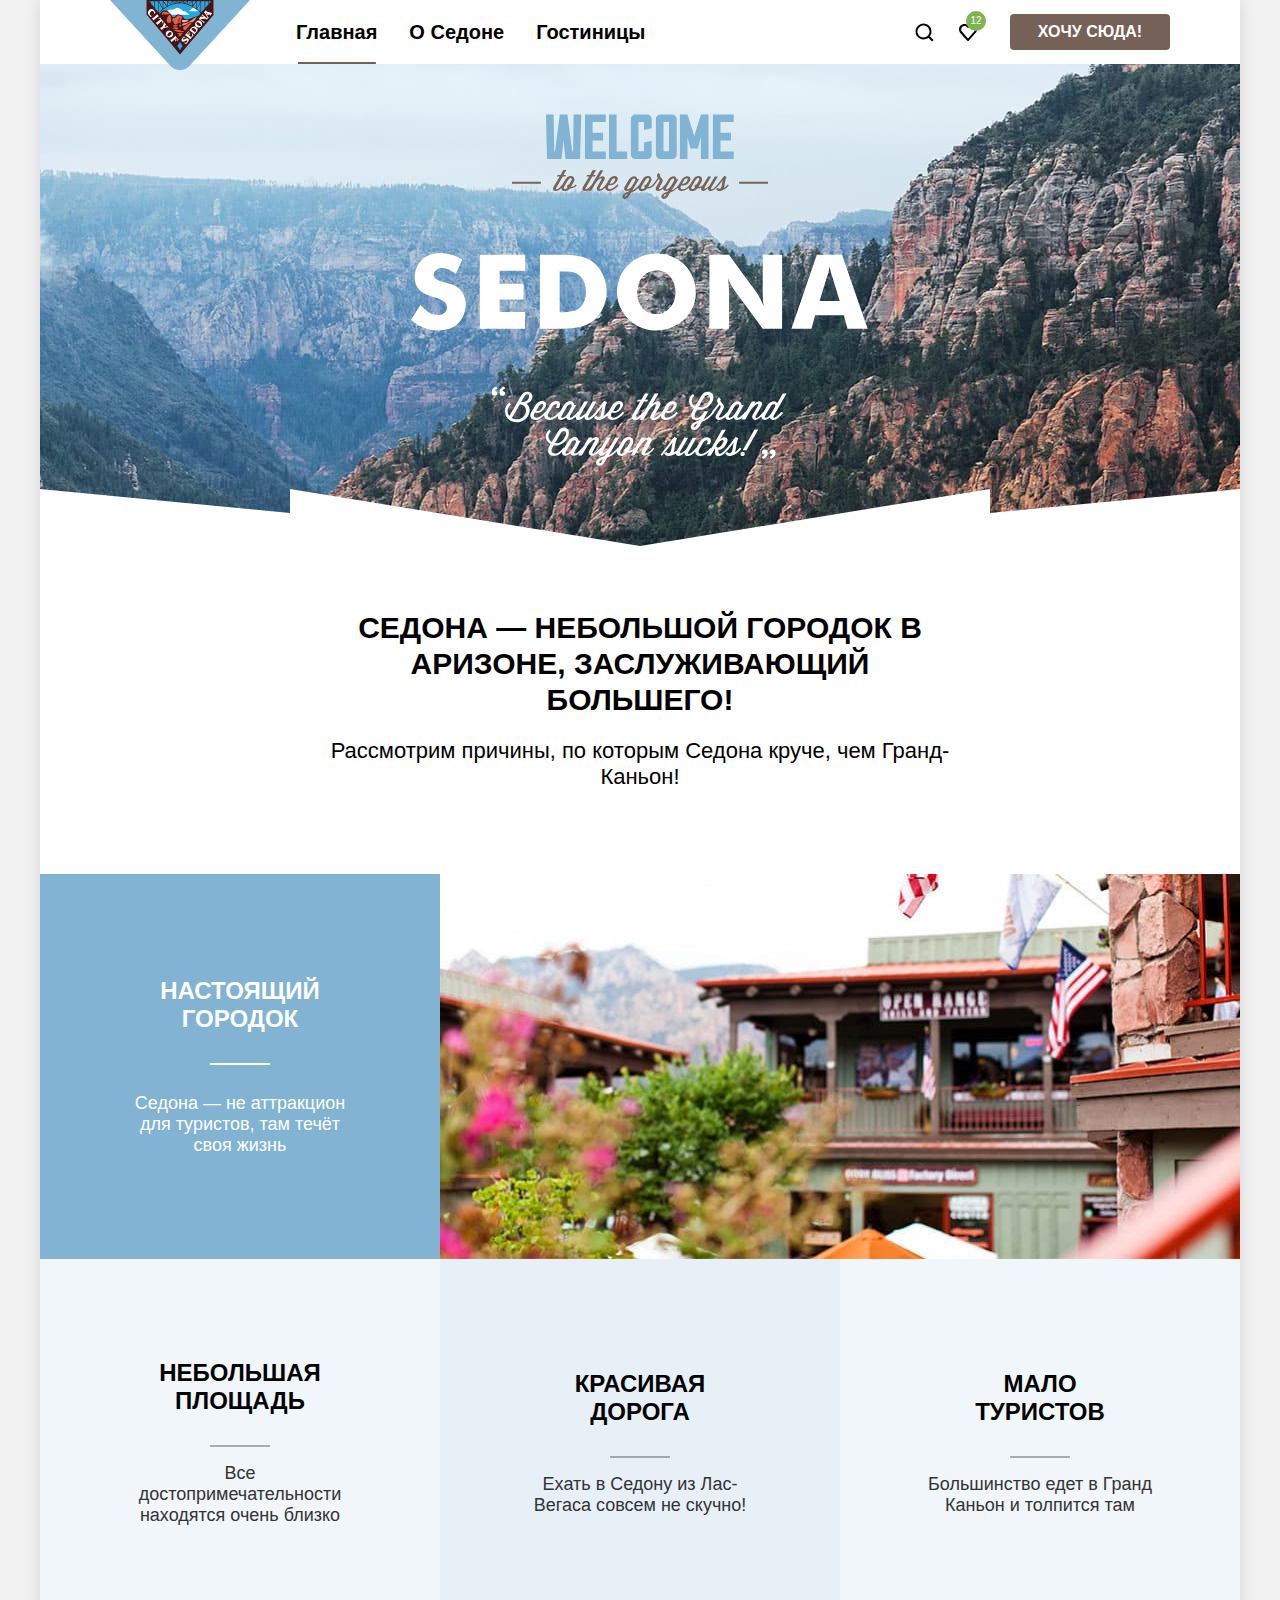
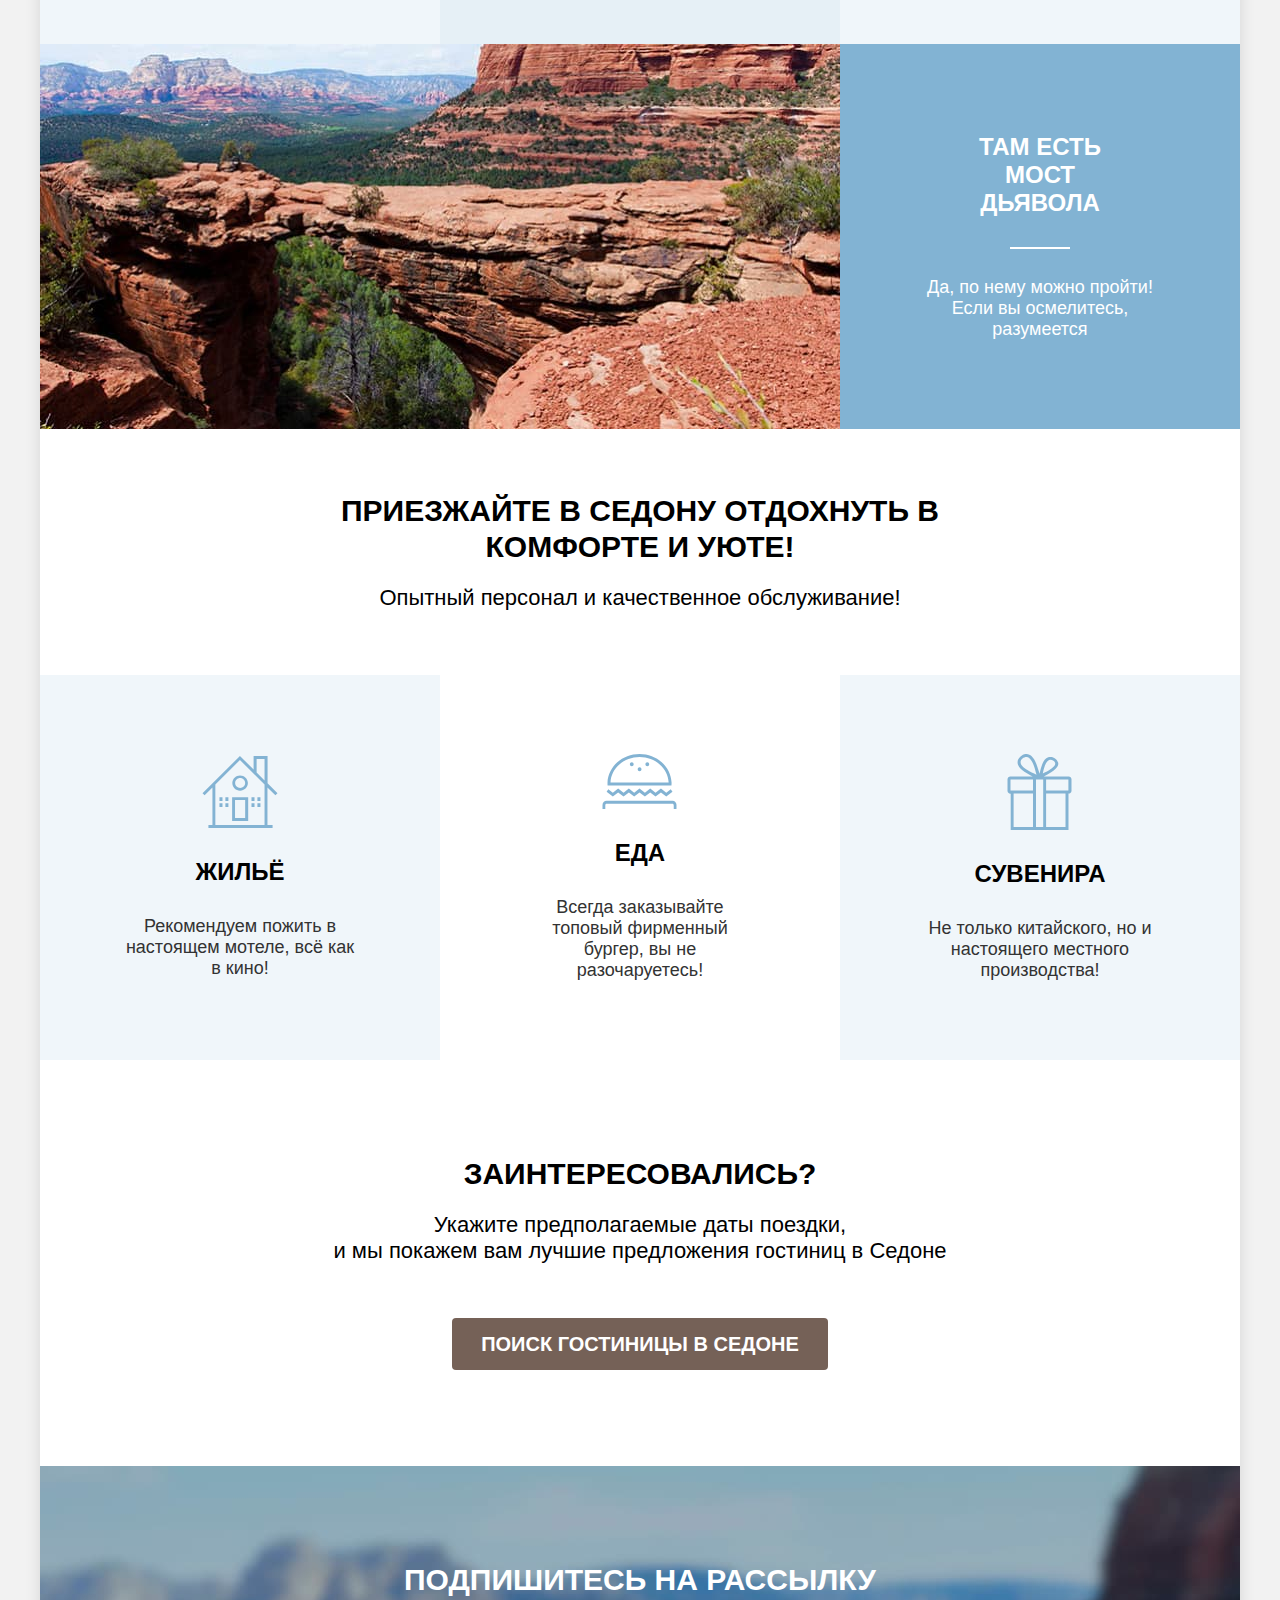
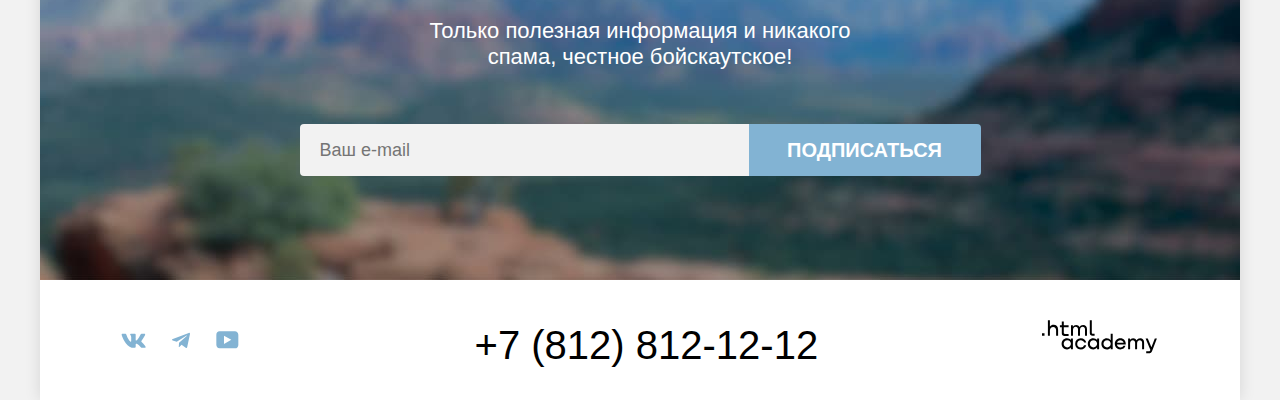
==== commit bcd65df1: "Merge pull request #1 from Unusefull/master" ====
--- a/index.html
+++ b/index.html
@@ -3,179 +3,319 @@
 
   <head>
     <meta charset="utf-8">
-    <meta name="viewport" content="width=device-width, initial-scale=1.0">
     <title>Седона</title>
     <link rel="stylesheet" href="styles/styles.css">
+    <link rel="icon" type="image/png" sizes="32x32" href="images/favicon.png">
   </head>
 
   <body>
-    <header class="page-header">
-      <nav class="navigation">
-        <a class="navigation-logo" href="index.html">
-          <img class="page-header-logo" src="images/logo.svg" width="140" height="70" alt="Логотип Седона.">
-        </a>
-        <ul class="navigation-list">
-          <li class="navigation-item">
-            <a class="navigation-link navigation-link-current" href="index.html">Главная</a>
-          </li>
-          <li class="navigation-item">
-            <a class="navigation-link" href="#">О Седоне</a>
-          </li>
-          <li class="navigation-item">
-            <a class="navigation-link" href="catalog.html">Гостиницы</a>
-          </li>
-        </ul>
-        <ul class="navigation-user">
-          <li class="navigation-user-item">
-            <a class="navigation-user-link" href="#">
-              <span class="visually-hidden">Поиск</span>
-              <div class="navigation-user-link-icon">
-                <svg xmlns="http://www.w3.org/2000/svg" width="19" height="19" fill="none"><path fill="#000" d="m18.5 17.008-3.7-3.68c1-1.292 1.7-2.983 1.7-4.872C16.5 4.08 12.9.5 8.5.5s-8 3.68-8 8.055c0 4.376 3.6 7.956 8 7.956 1.8 0 3.5-.597 4.9-1.69l3.7 3.679 1.4-1.492Zm-10-2.486c-3.3 0-6-2.685-6-5.967 0-3.282 2.7-5.967 6-5.967s6 2.685 6 5.967c0 3.282-2.7 5.967-6 5.967Z"/></svg>
+    <div class="page-wrapper">
+      <header class="page-header" data-test="header">
+        <nav class="navigation">
+          <a class="navigation-logo" href="index.html">
+            <img class="page-header-logo" src="images/logo.svg" width="140" height="70" alt="Логотип Седона.">
+          </a>
+          <ul class="navigation-list">
+            <li class="navigation-item">
+              <a class="navigation-link navigation-link-current" href="index.html">Главная</a>
+            </li>
+            <li class="navigation-item">
+              <a class="navigation-link" href="#">О Седоне</a>
+            </li>
+            <li class="navigation-item">
+              <a class="navigation-link" href="catalog.html">Гостиницы</a>
+            </li>
+          </ul>
+          <ul class="navigation-user">
+            <li class="navigation-user-item">
+              <a class="navigation-user-link" href="#">
+                <span class="visually-hidden">Поиск</span>
+                <div class="navigation-user-link-icon">
+                  <svg xmlns="http://www.w3.org/2000/svg" width="19" height="19" fill="none">
+                    <path fill="#000"
+                      d="m18.5 17.008-3.7-3.68c1-1.292 1.7-2.983 1.7-4.872C16.5 4.08 12.9.5 8.5.5s-8 3.68-8 8.055c0 4.376 3.6 7.956 8 7.956 1.8 0 3.5-.597 4.9-1.69l3.7 3.679 1.4-1.492Zm-10-2.486c-3.3 0-6-2.685-6-5.967 0-3.282 2.7-5.967 6-5.967s6 2.685 6 5.967c0 3.282-2.7 5.967-6 5.967Z" />
+                  </svg>
+                </div>
+              </a>
+            </li>
+            <li class="navigation-user-item">
+              <a class="navigation-user-link" href="#">
+                <span class="visually-hidden">Избранное</span>
+                <span class="likes-number">12</span>
+                <div class="navigation-user-link-icon">
+                  <svg xmlns="http://www.w3.org/2000/svg" width="18" height="17" fill="none">
+                    <path fill="#000"
+                      d="M8.9 17c-.3 0-.6-.1-.8-.4-5.4-6.1-6.7-7.5-7-7.9C.4 7.8 0 6.6 0 5.4 0 2.4 2.4 0 5.5 0 6.8 0 8 .5 9 1.3 10 .5 11.3 0 12.5 0c3 0 5.5 2.4 5.5 5.4 0 1.3-.5 2.5-1.3 3.4l-7 7.9c-.2.2-.4.3-.8.3Zm-6-9.5c.3.4 3.5 4 6.1 6.9l6.2-7c.5-.5.7-1.2.7-2 0-1.8-1.5-3.3-3.3-3.3-1 0-2 .5-2.7 1.3-.3.3-.6.4-.9.4-.3 0-.6-.2-.8-.4-.7-.8-1.7-1.3-2.7-1.3-1.8 0-3.3 1.5-3.3 3.3-.1.9.3 1.6.7 2.1-.1 0-.1 0 0 0Z" />
+                  </svg>
+                </div>
+              </a>
+            </li>
+          </ul>
+          <a class="header-button" href="#">Хочу сюда!</a>
+        </nav>
+      </header>
+      <main class="main-container main-index" data-test="main">
+        <div class="page-container">
+          <section class="hero" data-test="hero">
+            <h1 class="visually-hidden">Седона-Городок в Аризоне</h1>
+            <img class="hero-img" src="images/welcome.svg" width="458" height="352" alt="Логотип Седона">
+            <svg xmlns="http://www.w3.org/2000/svg" width="1200" height="57" fill="none">
+              <g clip-path="url(#a)">
+                <path fill="#fff" d="M0 57V0l250 24V0l350 57L950 0v24l250-24v57H0Z" />
+              </g>
+              <defs>
+                <clipPath id="a">
+                  <path fill="#fff" d="M0 0h1200v57H0z" />
+                </clipPath>
+              </defs>
+            </svg>
+          </section>
+          <section class="advantages" data-test="advantages">
+            <div class="header-advantages header-advantages--margin">
+              <h2 class="visually-hidden">Преимущества</h2>
+              <p class="main-title">Седона — небольшой городок в Аризоне,
+                заслуживающий большего!</p>
+              <p class="main-description">Рассмотрим причины, по которым Седона круче, чем Гранд-Каньон!</p>
+            </div>
+            <ul class="advantages-list">
+              <li class="advantages-item advantages-item-wide">
+                <div class="advantages-title-main">
+                  <h3 class="advantages-title-wide">Настоящий городок</h3>
+                  <p class="advantages-description-wide">Седона — не аттракцион для туристов, там течёт своя жизнь</p>
+                </div>
+                <img class="advantages-img" src="images/image-1.jpg" width="800" height="385" alt="Дома с флагами">
+              </li>
+              <li class="advantages-item-blue">
+                <h3 class="advantages-title-small">Небольшая
+                  площадь</h3>
+                <p class="advantages-description-small">Все достопримечательности находятся очень близко</p>
+              </li>
+              <li class="advantages-item-white">
+                <h3 class="advantages-title-small">Красивая
+                  дорога</h3>
+                <p class="advantages-description-small">Ехать в Седону из Лас-Вегаса совсем не скучно!</p>
+              </li>
+              <li class="advantages-item-blue">
+                <h3 class="advantages-title-small">Мало
+                  туристов</h3>
+                <p class="advantages-description-small">Большинство едет в Гранд Каньон и толпится там</p>
+              </li>
+              <li class="advantages-item-wide bridge-reverse">
+                <div class="advantages-title-main">
+                  <h3 class="advantages-title-wide">Там есть
+                    мост дьявола</h3>
+                  <p class="advantages-description-wide">Да, по нему можно пройти! Если вы осмелитесь, разумеется</p>
+                </div>
+                <img class="advantages-img" src="images/image-2.jpg" width="800" height="385" alt="Каньон">
+              </li>
+            </ul>
+          </section>
+          <section class="communications" data-test="service">
+            <div class="header-advantages">
+              <h2 class="visually-hidden">Коммуникации</h2>
+              <p class="main-title">Приезжайте в Седону отдохнуть в комфорте и уюте!</p>
+              <p class="main-description">Опытный персонал и качественное обслуживание!</p>
+            </div>
+            <ul class="communications-list">
+              <li class="communications-item communications-item-blue">
+                <svg xmlns="http://www.w3.org/2000/svg" width="76" height="72" fill="none">
+                  <path fill="#83B3D3" d="M30.119 65h16.064V41.2H30.119V65Zm2.911-20.9h10.14v18H33.03v-18Z" />
+                  <path fill="#83B3D3"
+                    d="m73.392 39.3 2.108-2.1-9.94-9.9V0H51.604v13.6L37.95 0 .5 37.2l2.108 2.1 7.832-7.8v37.6H6.424V72H70.58v-2.9h-5.12V31.5l7.932 7.8ZM62.548 69.1H13.351V28.5L37.95 4.1l24.598 24.4v40.6Zm0-44.7-7.931-7.9V2.9h7.931v21.5Z" />
+                  <path fill="#83B3D3"
+                    d="M30.32 27.1c0 4.3 3.513 7.7 7.73 7.7 4.318 0 7.832-3.5 7.832-7.7 0-4.3-3.514-7.7-7.832-7.7-4.217 0-7.73 3.4-7.73 7.7Zm7.83-5c2.711 0 5.02 2.2 5.02 4.9s-2.208 4.9-5.02 4.9c-2.71 0-5.02-2.2-5.02-4.9s2.21-4.9 5.02-4.9ZM20.48 41.2h-3.012v3.9h3.012v-3.9ZM26.404 41.2h-3.012v3.9h3.012v-3.9ZM20.48 47.2h-3.012v3.9h3.012v-3.9ZM26.404 47.2h-3.012v3.9h3.012v-3.9ZM52.508 41.2h-3.012v3.9h3.012v-3.9ZM58.432 41.2H55.42v3.9h3.012v-3.9ZM52.508 47.2h-3.012v3.9h3.012v-3.9ZM58.432 47.2H55.42v3.9h3.012v-3.9Z" />
+                </svg>
+                <h4 class="communications-title">Жильё</h4>
+                <p class="communications-description">Рекомендуем пожить в настоящем мотеле,
+                  всё как в кино!</p>
+              </li>
+              <li class="communications-item communications-item-white">
+                <svg xmlns="http://www.w3.org/2000/svg" width="75" height="70" fill="none">
+                  <path fill="#83B3D3"
+                    d="M70.576 46.7H4.61C2.305 46.7.5 48.6.5 51v3.5c0 2.4 1.905 4.3 4.11 4.3h.903v1.1c0 5.5 4.31 10.1 9.624 10.1h44.712c5.313 0 9.624-4.5 9.624-10.1v-1.1h.902c2.306 0 4.11-1.9 4.11-4.3V51c.201-2.3-1.704-4.3-3.91-4.3Zm-3.91 13.2c0 3.9-3.008 7-6.717 7H15.137c-3.71 0-6.717-3.2-6.717-7v-1.1h58.246v1.1Zm5.113-5.4c0 .7-.602 1.3-1.203 1.3H4.51c-.702 0-1.203-.6-1.203-1.3V51c0-.7.602-1.3 1.203-1.3h65.965c.702 0 1.203.6 1.203 1.3.1 0 .1 3.5.1 3.5ZM16.14 38.4l5.413 4.1 5.313-4.1 5.313 4.1 5.314-4.1 5.413 4.1 5.314-4.1 5.313 4.1 5.413-4.1 5.314 4.1 6.215-4.7-1.704-2.5-4.511 3.4-5.314-4.1-5.413 4.1-5.313-4.1-5.314 4.1-5.413-4.1-5.314 4.1-5.313-4.1-5.313 4.1-5.414-4.1-5.313 4.1-4.511-3.4-1.705 2.5 6.216 4.7 5.313-4.1ZM8.52 31.5h60.953c0-.6.1-1.2.1-1.9v-1.2C68.871 12.7 54.836 0 37.593 0 20.249 0 6.214 12.7 5.513 28.5v1.2c0 .6-.005 1.2.095 1.8H8.52ZM37.593 3c15.64 0 28.471 11.3 29.073 25.5H8.52C9.122 14.4 21.954 3 37.593 3Z" />
+                  <path fill="#83B3D3"
+                    d="M37.593 17.3c1.052 0 1.905-.895 1.905-2s-.853-2-1.905-2-1.905.895-1.905 2 .853 2 1.905 2ZM29.773 12.2c1.052 0 1.905-.895 1.905-2s-.853-2-1.905-2-1.904.895-1.904 2 .852 2 1.904 2ZM45.312 12.2c1.052 0 1.905-.895 1.905-2s-.853-2-1.905-2-1.904.895-1.904 2 .852 2 1.904 2Z" />
+                </svg>
+                <h4 class="communications-title">Еда</h4>
+                <p class="communications-description">Всегда заказывайте
+                  топовый фирменный бургер, вы не разочаруетесь!</p>
+              </li>
+              <li class="communications-item communications-item-blue">
+                <svg xmlns="http://www.w3.org/2000/svg" width="65" height="76" fill="none">
+                  <path fill="#83B3D3"
+                    d="M61.6 22.462H36.8c13.8-6.904 14.9-11.307 14.4-13.71-1.2-4.002-5.7-7.004-10-5.403-5.6 2.102-7.1 10.407-8.6 16.412-2-6.105-3.8-13.81-8.2-17.713-1.3-1.1-3.1-2.301-5.8-2.001-4 .4-9.8 5.404-7.5 11.008 2.3 5.403 9.7 8.806 14.6 11.508H3.4c-1.6 0-2.9 1.3-2.9 2.902v11.308c0 1.6 1.3 2.901 2.9 2.901h.3V76h57.8V39.574h.1c1.6 0 2.9-1.3 2.9-2.902V25.365c0-1.602-1.3-2.902-2.9-2.902ZM42.9 5.851c2.1-.3 5 1.3 5.3 3.202.4 2.802-3.4 5.304-5.1 6.405-2.5 1.7-4.9 2.601-7.3 4.102.9-3.702 2.5-13.009 7.1-13.71ZM20 15.858c-2.2-1.501-6.5-4.403-6.4-7.806.1-3.602 5.7-6.604 8.8-3.902 3.9 3.402 5.7 11.107 7.1 16.611-3.2-1.5-6.3-2.802-9.5-4.903Zm6 57.14H6.6V39.574H26v33.424Zm0-36.526H3.5V25.465H26v11.007Zm10.2 0v36.526H29V25.565h7.2v10.907Zm22.3 36.526H39.1V39.574h19.4v33.424Zm2.9-36.526H39.1V25.465h22.3v11.007Z" />
+                </svg>
+                <h4 class="communications-title">Сувенира</h4>
+                <p class="communications-description">Не только китайского,
+                  но и настоящего местного производства!</p>
+              </li>
+            </ul>
+          </section>
+          <section class="search" id="search" data-test="search">
+            <h2 class="main-title">Заинтересовались?</h2>
+            <p class="main-description">Укажите предполагаемые даты поездки,<br>и мы покажем вам лучшие предложения
+              гостиниц в
+              Седоне</p>
+            <div class="search-button-hotel">
+              <a class="search-button" href="#">Поиск гостиницы в Седоне</a>
+            </div>
+          </section>
+          <section class="subscribe subscribe--index" data-test="subscribe">
+            <h2 class="subscribe-tittle">Подпишитесь на рассылку</h2>
+            <p class="subscribe-description">Только полезная информация и никакого спама, честное бойскаутское!</p>
+            <form class="subscribe-form" action="http://echo.htmlacademy.ru/" method="post">
+              <p class="subscribe-form-name">
+                <label class="visually-hidden" for="user-email">Ваш e-mail</label>
+                <input class="subscribe-email" type="email" id="user-email" name="user-email" placeholder="Ваш e-mail">
+              </p>
+              <button class="subscribe-button" type="submit">Подписаться</button>
+            </form>
+          </section>
+        </div>
+      </main>
+      <footer class="page-footer" data-test="footer">
+        <div class="page-footer-container">
+          <div class="social-address">
+            <ul class="footer-social-list">
+              <li class="footer-social-item">
+                <a class="footer-social-link" href="https://vk.com/htmlacademy">
+                  <span class="visually-hidden">Вконтакте</span>
+                  <svg xmlns="http://www.w3.org/2000/svg" width="25" height="15" fill="none">
+                    <path fill="#83B3D3" fill-rule="evenodd"
+                      d="M24.116 1.804c.166-.546 0-.948-.795-.948h-2.625c-.668 0-.976.347-1.143.73 0 0-1.335 3.196-3.226 5.272-.612.602-.89.793-1.224.793-.167 0-.418-.19-.418-.738V1.804c0-.656-.184-.948-.74-.948H9.817c-.417 0-.668.304-.668.593 0 .621.946.765 1.043 2.513V7.76c0 .833-.153.984-.487.984-.89 0-3.055-3.21-4.34-6.885-.249-.715-.5-1.003-1.172-1.003H1.566c-.75 0-.9.347-.9.73 0 .682.89 4.07 4.145 8.551 2.17 3.06 5.225 4.72 8.008 4.72 1.67 0 1.875-.369 1.875-1.004V11.54c0-.737.158-.884.687-.884.39 0 1.057.192 2.615 1.667 1.78 1.75 2.073 2.533 3.075 2.533h2.625c.75 0 1.126-.368.91-1.096-.238-.724-1.088-1.775-2.215-3.022-.612-.71-1.53-1.475-1.809-1.858-.389-.49-.278-.71 0-1.147 0 0 3.2-4.426 3.533-5.929h.001Z"
+                      clip-rule="evenodd" />
+                  </svg>
+                </a>
+              </li>
+              <li class="footer-social-item">
+                <a class="footer-social-link" href="https://t.me/htmlacademy">
+                  <span class="visually-hidden">Телеграм</span>
+                  <svg xmlns="http://www.w3.org/2000/svg" width="18" height="16" fill="none">
+                    <path fill="#83B3D3"
+                      d="M16.785.956.84 7.104C-.248 7.541-.24 8.148.64 8.42l4.094 1.277 9.472-5.976c.448-.272.857-.126.52.173l-7.673 6.925H7.05l.002.001-.283 4.22c.414 0 .597-.19.829-.414l1.988-1.934 4.136 3.055c.762.42 1.31.205 1.5-.706l2.715-12.795c.278-1.114-.425-1.618-1.153-1.29Z" />
+                  </svg>
+                </a>
+              </li>
+              <li class="footer-social-item">
+                <a class="footer-social-link" href="https://www.youtube.com/user/htmlacademyru">
+                  <span class="visually-hidden">Youtube</span>
+                  <svg xmlns="http://www.w3.org/2000/svg" width="23" height="18" fill="none">
+                    <path fill="#83B3D3"
+                      d="M18.94.356H3.507C1.647.356.333 1.95.333 3.756V13.85c0 1.913 1.314 3.506 3.174 3.506H19.16c1.642 0 3.174-1.593 3.174-3.4v-10.2c-.219-1.806-1.532-3.4-3.393-3.4ZM7.995 12.894V4.819l7.333 4.037-7.333 4.038Z" />
+                  </svg>
+                </a>
+              </li>
+            </ul>
+          </div>
+          <div class="contacts-number">
+            <a class="footer-phone" href="tel+78128121212">+7 (812) 812-12-12</a>
+          </div>
+          <div class="contacts-logo">
+            <a class="copyright" href="https://htmlacademy.ru/">
+              <svg xmlns="http://www.w3.org/2000/svg" width="115" height="34" fill="none">
+                <path fill="#000"
+                  d="M0 13.26v2.6h2.5v-2.6H0ZM11.6 4.86c-1.6 0-2.8.7-3.6 1.7h-.1V.36h-2v15.5h2v-5.3c0-2.1 1.3-3.6 3.3-3.6 1.8 0 2.9 1.4 2.9 3.2v5.7h2v-6.1c.1-3-1.8-4.9-4.5-4.9ZM26.6 5.16h-4.8v-3.7h-2v3.8h-1.9v2h1.9v6c0 1.7 1 2.7 2.7 2.7h4.1v-2h-3.7c-.7 0-1.1-.4-1.1-1.1v-5.7h4.8v-2ZM41.1 4.96c-1.6 0-2.9.8-3.5 2.1h-.1c-.6-1.2-1.8-2.1-3.4-2.1-1.4 0-2.5.8-3.1 1.8h-.1v-1.6H29v10.6h2v-5.4c0-2 1-3.5 2.6-3.5 1.5 0 2.4 1 2.4 2.6v6.3h2v-5.6c0-2.4 1.4-3.3 2.6-3.3 1.5 0 2.4 1 2.4 2.6v6.3h2v-6.5c.1-2.5-1.4-4.3-3.9-4.3ZM47.8 13.06c0 1.7 1 2.7 2.8 2.7h2v-2h-1.7c-.7 0-1.1-.4-1.1-1.1V.36h-2v12.7ZM28.9 20.06c-.9-1.1-2.2-1.8-3.9-1.8-3.1 0-5.4 2.3-5.4 5.6s2.3 5.6 5.4 5.6c1.8 0 3-.8 3.8-1.9h.1v1.6h2v-10.6h-2v1.5Zm-3.6 7.4c-2.2 0-3.6-1.6-3.6-3.6s1.4-3.6 3.6-3.6 3.6 1.6 3.6 3.6c0 1.9-1.4 3.6-3.6 3.6ZM44.2 22.36c-.5-2.4-2.6-4.1-5.4-4.1a5.4 5.4 0 0 0-5.6 5.6c0 3.1 2.2 5.6 5.6 5.6 2.8 0 4.9-1.8 5.4-4.2h-2.1a3.4 3.4 0 0 1-3.3 2.3c-2.2 0-3.6-1.6-3.6-3.6s1.4-3.6 3.6-3.6c1.6 0 2.8 1 3.3 2.2h2.1v-.2ZM55.1 20.06c-.9-1.1-2.2-1.8-3.9-1.8-3.1 0-5.4 2.3-5.4 5.6s2.3 5.6 5.4 5.6c1.8 0 3-.8 3.8-1.9h.1v1.6h2v-10.6h-2v1.5Zm-3.6 7.4c-2.2 0-3.6-1.6-3.6-3.6s1.4-3.6 3.6-3.6 3.6 1.6 3.6 3.6c0 1.9-1.5 3.6-3.6 3.6ZM68.7 20.16c-.9-1.1-2.2-1.9-3.9-1.9-3.1 0-5.4 2.3-5.4 5.6s2.2 5.6 5.4 5.6c1.7 0 3-.8 3.8-1.8h.1v1.5h2v-15.4h-2v6.4Zm-3.6 7.3c-2.2 0-3.6-1.6-3.6-3.6s1.4-3.6 3.6-3.6 3.6 1.6 3.6 3.6c-.1 2-1.5 3.6-3.6 3.6ZM78.3 18.26c-3.3 0-5.5 2.5-5.5 5.6 0 3 2.1 5.6 5.5 5.6 2.5 0 4.5-1.3 5.2-3.6h-2.1c-.5 1-1.6 1.6-3 1.6-1.9 0-3.3-1.3-3.4-2.9h8.8c.2-3.6-2-6.3-5.5-6.3Zm0 1.9c1.7 0 3 1 3.3 2.6h-6.5c.3-1.5 1.5-2.6 3.2-2.6ZM98.2 18.26c-1.6 0-2.9.8-3.6 2h-.1c-.6-1.2-1.8-2-3.4-2-1.4 0-2.5.7-3.1 1.8v-1.5h-1.9v10.6h2v-5.4c0-2 1-3.4 2.6-3.5 1.5 0 2.4 1 2.4 2.6v6.3h2v-5.6c0-2.4 1.4-3.3 2.6-3.3 1.5 0 2.4 1 2.4 2.6v6.3h2v-6.5c.1-2.6-1.4-4.4-3.9-4.4ZM109.4 27.36l-3.6-8.9h-2.2l4.8 11.6c-.3.9-.7 1.2-1.7 1.2h-2.5v2h2.5c1.8 0 2.8-.8 3.5-2.6l4.7-12.2h-2.1l-3.4 8.9Z" />
+              </svg>
+            </a>
+          </div>
+        </div>
+      </footer>
+
+      <div class="modal-window">
+        <div class="modal-cont">
+          <div class="modal-title">Поиск гостиницы в Седоне</div>
+          <button class="modal-close-button" type="button">
+            <span class="visually-hidden">Закрыть модальное окно</span>
+            <svg width="14" height="14" viewBox="0 0 14 14" xmlns="http://www.w3.org/2000/svg">
+              <path
+                d="M14 1.29231L12.7077 0L7 5.70769L1.29231 0L0 1.29231L5.70769 7L0 12.7077L1.29231 14L7 8.29231L12.7077 14L14 12.7077L8.29231 7L14 1.29231Z">
+              </path>
+            </svg>
+          </button>
+          <form class="modal-form" method="get" action="https://echo.htmlacademy.ru">
+            <div class="modal-form-wrap">
+              <div class="modal-form-input-wrap">
+                <label class="modal-form-label" for="date-of-checkin">Дата Заезда:</label>
+                <div class="modal-form-input-cont">
+                  <input class="modal-form-input modal-form-input--date" type="text" id="date-of-checkin"
+                    value="27 апреля 2020" name="date-of-checkin" placeholder="27 апреля 2020" required="">
+                  <span class="modal-form-input-message modal-form-input-message--red">
+                    Мы не можем отправить вас в прошлое.
+                  </span>
+                </div>
               </div>
-            </a>
-          </li>
-          <li class="navigation-user-item">
-            <a class="navigation-user-link" href="#">
-              <span class="visually-hidden">Избранное</span>
-              <span class="likes-number">12</span>
-              <div class="navigation-user-link-icon">
-                <svg xmlns="http://www.w3.org/2000/svg" width="18" height="17" fill="none"><path fill="#000" d="M8.9 17c-.3 0-.6-.1-.8-.4-5.4-6.1-6.7-7.5-7-7.9C.4 7.8 0 6.6 0 5.4 0 2.4 2.4 0 5.5 0 6.8 0 8 .5 9 1.3 10 .5 11.3 0 12.5 0c3 0 5.5 2.4 5.5 5.4 0 1.3-.5 2.5-1.3 3.4l-7 7.9c-.2.2-.4.3-.8.3Zm-6-9.5c.3.4 3.5 4 6.1 6.9l6.2-7c.5-.5.7-1.2.7-2 0-1.8-1.5-3.3-3.3-3.3-1 0-2 .5-2.7 1.3-.3.3-.6.4-.9.4-.3 0-.6-.2-.8-.4-.7-.8-1.7-1.3-2.7-1.3-1.8 0-3.3 1.5-3.3 3.3-.1.9.3 1.6.7 2.1-.1 0-.1 0 0 0Z"/></svg>
+              <div class="modal-form-input-wrap">
+                <label class="modal-form-label" for="date-of-checkout">Дата Выезда:</label>
+                <div class="modal-form-input-cont">
+                  <input class="modal-form-input modal-form-input--date" type="text" id="date-of-checkout"
+                    value="1 сентября 2021" name="date-of-checkout" placeholder="1 сентября 2021" required="">
+                  <span class="modal-form-input-message">
+                    На эти даты есть свободные номера. Пока есть.
+                  </span>
+                </div>
               </div>
-            </a>
-          </li>
-        </ul>
-        <a class="header-button" href="#">Хочу сюда!</a>
-      </nav>
-    </header>
-    <main class="main-container main-index">
-      <div class="page-container">
-      <section class="hero">
-        <h1 class="visually-hidden">Седона-Городок в Аризоне</h1>
-        <img class="hero-img" src="images/welcome.svg" width="458" height="352" alt="Логотип Седона">
-        <svg xmlns="http://www.w3.org/2000/svg" width="1200" height="57" fill="none"><g clip-path="url(#a)"><path fill="#fff" d="M0 57V0l250 24V0l350 57L950 0v24l250-24v57H0Z"/></g><defs><clipPath id="a"><path fill="#fff" d="M0 0h1200v57H0z"/></clipPath></defs></svg>
-      </section>
-      <section class="advantages">
-        <div class="header-advantages header-advantages--margin">
-          <h2 class="visually-hidden">Преимущества</h2>
-          <p class="main-title">Седона — небольшой городок в Аризоне,
-            заслуживающий большего!</p>
-          <p class="main-description">Рассмотрим причины, по которым Седона круче, чем Гранд-Каньон!</p>
-        </div>
-        <ul class="advantages-list">
-          <li class="advantages-item advantages-item-wide">
-            <div class="advantages-title-main">
-            <h3 class="advantages-title-wide">Настоящий городок</h3>
-            <p class="advantages-description-wide">Седона — не аттракцион для туристов, там течёт своя жизнь</p>
+              <div class="modal-box">
+                <div class="modal-line-wrapper">
+                  <div class="modal-label-wrapper">
+                    <label class="modal-form-label" for="count-of-adult">Взрослые:</label>
+                  </div>
+
+                </div>
+                <div class="modal-line-wrapper">
+                  <div class="modal-form-counter-wrapper">
+                    <button class="modal-form-counter-button modal-form-counter-button--remove" type="button">
+                      <span class="visually-hidden">Уменьшить количество</span>
+                    </button>
+                    <input class="modal-form-input modal-form-counter-input" type="number" placeholder="2" value="2"
+                      id="count-of-adult" name="count-of-adult">
+                    <button class="modal-form-counter-button modal-form-counter-button--add" type="button">
+                      <span class="visually-hidden">Увеличить количество</span>
+                      <svg class="modal-form-counter-button-icon" width="14" height="14" viewBox="0 0 14 14"
+                        xmlns="http://www.w3.org/2000/svg">
+                        <path d="M14 6H8V0H6V6H0V8H6V14H8V8H14V6Z"></path>
+                      </svg>
+                    </button>
+                  </div>
+                  <div class="modal-label-wrapper modal-label-wrapper-children">
+                    <label class="modal-form-label" for="count-of-children">
+                      Дети:
+                    </label>
+                    <span class="modal-tooltip">
+                      <button class="modal-toopltip-button" type="button" aria-labelledby="tooltip-content">
+                        <svg class="modal-toopltip-icon" width="2" height="12" viewBox="0 0 2 12" fill="none"
+                          xmlns="http://www.w3.org/2000/svg">
+                          <path fill-rule="evenodd" clip-rule="evenodd" d="M0 0H2V2H0V0ZM2 12H0V3H2V12Z" fill="white">
+                          </path>
+                        </svg>
+                      </button>
+                      <span class="modal-tooltip-content" role="tooltip" id="tooltip-content">
+                        Укажите количество детей, которые будут с вами, возраст которых от 6 до 18 лет. Дети до 6 лет
+                        размещаются бесплатно.
+                      </span>
+                    </span>
+                  </div>
+                  <div class="modal-form-counter-wrapper modal-form-counter-wrapper-children">
+                    <button class="modal-form-counter-button modal-form-counter-button--remove" type="button">
+                      <span class="visually-hidden">Уменьшить количество</span>
+                    </button>
+                    <input class="modal-form-input modal-form-counter-input" type="number" placeholder="2" value="2"
+                      id="count-of-children" name="count-of-children">
+                    <button class="modal-form-counter-button modal-form-counter-button--add" type="button">
+                      <span class="visually-hidden">Увеличить количество</span>
+                      <svg class="modal-form-counter-button-icon" width="14" height="14" viewBox="0 0 14 14"
+                        xmlns="http://www.w3.org/2000/svg">
+                        <path d="M14 6H8V0H6V6H0V8H6V14H8V8H14V6Z"></path>
+                      </svg>
+                    </button>
+                  </div>
+                </div>
+              </div>
             </div>
-            <img class="advantages-img" src="images/image-1.jpg" width="800" height="385" alt="Дома с флагами">
-          </li>
-          <li class="advantages-item-blue">
-            <h3 class="advantages-title-small">Небольшая
-              площадь</h3>
-            <p class="advantages-description-small">Все достопримечательности находятся очень близко</p>
-          </li>
-          <li class="advantages-item-white">
-            <h3 class="advantages-title-small">Красивая
-              дорога</h3>
-            <p class="advantages-description-small">Ехать в Седону из Лас-Вегаса совсем не скучно!</p>
-          </li>
-          <li class="advantages-item-blue">
-            <h3 class="advantages-title-small">Мало
-              туристов</h3>
-            <p class="advantages-description-small">Большинство едет в Гранд Каньон и толпится там</p>
-          </li>
-          <li class="advantages-item-wide bridge-reverse">
-            <div class="advantages-title-main">
-            <h3 class="advantages-title-wide">Там есть
-              мост дьявола</h3>
-            <p class="advantages-description-wide">Да, по нему можно пройти! Если вы осмелитесь, разумеется</p>
-            </div>
-            <img class="advantages-img" src="images/image-2.jpg" width="800" height="385" alt="Каньон">
-          </li>
-        </ul>
-      </section>
-      <section class="communications">
-        <div class="header-advantages">
-          <h2 class="visually-hidden">Коммуникации</h2>
-          <p class="main-title">Приезжайте в Седону отдохнуть в комфорте и уюте!</p>
-          <p class="main-description">Опытный персонал и качественное обслуживание!</p>
-        </div>
-        <ul class="communications-list">
-          <li class="communications-item communications-item-blue">
-            <svg xmlns="http://www.w3.org/2000/svg" width="76" height="72" fill="none"><path fill="#83B3D3" d="M30.119 65h16.064V41.2H30.119V65Zm2.911-20.9h10.14v18H33.03v-18Z"/><path fill="#83B3D3" d="m73.392 39.3 2.108-2.1-9.94-9.9V0H51.604v13.6L37.95 0 .5 37.2l2.108 2.1 7.832-7.8v37.6H6.424V72H70.58v-2.9h-5.12V31.5l7.932 7.8ZM62.548 69.1H13.351V28.5L37.95 4.1l24.598 24.4v40.6Zm0-44.7-7.931-7.9V2.9h7.931v21.5Z"/><path fill="#83B3D3" d="M30.32 27.1c0 4.3 3.513 7.7 7.73 7.7 4.318 0 7.832-3.5 7.832-7.7 0-4.3-3.514-7.7-7.832-7.7-4.217 0-7.73 3.4-7.73 7.7Zm7.83-5c2.711 0 5.02 2.2 5.02 4.9s-2.208 4.9-5.02 4.9c-2.71 0-5.02-2.2-5.02-4.9s2.21-4.9 5.02-4.9ZM20.48 41.2h-3.012v3.9h3.012v-3.9ZM26.404 41.2h-3.012v3.9h3.012v-3.9ZM20.48 47.2h-3.012v3.9h3.012v-3.9ZM26.404 47.2h-3.012v3.9h3.012v-3.9ZM52.508 41.2h-3.012v3.9h3.012v-3.9ZM58.432 41.2H55.42v3.9h3.012v-3.9ZM52.508 47.2h-3.012v3.9h3.012v-3.9ZM58.432 47.2H55.42v3.9h3.012v-3.9Z"/></svg>
-            <h4 class="communications-title">Жильё</h4>
-            <p class="communications-description">Рекомендуем пожить в настоящем мотеле,
-              всё как в кино!</p>
-          </li>
-          <li class="communications-item communications-item-white">
-            <svg xmlns="http://www.w3.org/2000/svg" width="75" height="70" fill="none"><path fill="#83B3D3" d="M70.576 46.7H4.61C2.305 46.7.5 48.6.5 51v3.5c0 2.4 1.905 4.3 4.11 4.3h.903v1.1c0 5.5 4.31 10.1 9.624 10.1h44.712c5.313 0 9.624-4.5 9.624-10.1v-1.1h.902c2.306 0 4.11-1.9 4.11-4.3V51c.201-2.3-1.704-4.3-3.91-4.3Zm-3.91 13.2c0 3.9-3.008 7-6.717 7H15.137c-3.71 0-6.717-3.2-6.717-7v-1.1h58.246v1.1Zm5.113-5.4c0 .7-.602 1.3-1.203 1.3H4.51c-.702 0-1.203-.6-1.203-1.3V51c0-.7.602-1.3 1.203-1.3h65.965c.702 0 1.203.6 1.203 1.3.1 0 .1 3.5.1 3.5ZM16.14 38.4l5.413 4.1 5.313-4.1 5.313 4.1 5.314-4.1 5.413 4.1 5.314-4.1 5.313 4.1 5.413-4.1 5.314 4.1 6.215-4.7-1.704-2.5-4.511 3.4-5.314-4.1-5.413 4.1-5.313-4.1-5.314 4.1-5.413-4.1-5.314 4.1-5.313-4.1-5.313 4.1-5.414-4.1-5.313 4.1-4.511-3.4-1.705 2.5 6.216 4.7 5.313-4.1ZM8.52 31.5h60.953c0-.6.1-1.2.1-1.9v-1.2C68.871 12.7 54.836 0 37.593 0 20.249 0 6.214 12.7 5.513 28.5v1.2c0 .6-.005 1.2.095 1.8H8.52ZM37.593 3c15.64 0 28.471 11.3 29.073 25.5H8.52C9.122 14.4 21.954 3 37.593 3Z"/><path fill="#83B3D3" d="M37.593 17.3c1.052 0 1.905-.895 1.905-2s-.853-2-1.905-2-1.905.895-1.905 2 .853 2 1.905 2ZM29.773 12.2c1.052 0 1.905-.895 1.905-2s-.853-2-1.905-2-1.904.895-1.904 2 .852 2 1.904 2ZM45.312 12.2c1.052 0 1.905-.895 1.905-2s-.853-2-1.905-2-1.904.895-1.904 2 .852 2 1.904 2Z"/></svg>
-            <h4 class="communications-title">Еда</h4>
-            <p class="communications-description">Всегда заказывайте
-              топовый фирменный бургер, вы не разочаруетесь!</p>
-          </li>
-          <li class="communications-item communications-item-blue">
-            <svg xmlns="http://www.w3.org/2000/svg" width="65" height="76" fill="none"><path fill="#83B3D3" d="M61.6 22.462H36.8c13.8-6.904 14.9-11.307 14.4-13.71-1.2-4.002-5.7-7.004-10-5.403-5.6 2.102-7.1 10.407-8.6 16.412-2-6.105-3.8-13.81-8.2-17.713-1.3-1.1-3.1-2.301-5.8-2.001-4 .4-9.8 5.404-7.5 11.008 2.3 5.403 9.7 8.806 14.6 11.508H3.4c-1.6 0-2.9 1.3-2.9 2.902v11.308c0 1.6 1.3 2.901 2.9 2.901h.3V76h57.8V39.574h.1c1.6 0 2.9-1.3 2.9-2.902V25.365c0-1.602-1.3-2.902-2.9-2.902ZM42.9 5.851c2.1-.3 5 1.3 5.3 3.202.4 2.802-3.4 5.304-5.1 6.405-2.5 1.7-4.9 2.601-7.3 4.102.9-3.702 2.5-13.009 7.1-13.71ZM20 15.858c-2.2-1.501-6.5-4.403-6.4-7.806.1-3.602 5.7-6.604 8.8-3.902 3.9 3.402 5.7 11.107 7.1 16.611-3.2-1.5-6.3-2.802-9.5-4.903Zm6 57.14H6.6V39.574H26v33.424Zm0-36.526H3.5V25.465H26v11.007Zm10.2 0v36.526H29V25.565h7.2v10.907Zm22.3 36.526H39.1V39.574h19.4v33.424Zm2.9-36.526H39.1V25.465h22.3v11.007Z"/></svg>
-            <h4 class="communications-title">Сувенира</h4>
-            <p class="communications-description">Не только китайского,
-              но и настоящего местного производства!</p>
-          </li>
-        </ul>
-      </section>
-      <section class="search" id="search">
-        <h2 class="main-title">Заинтересовались?</h2>
-        <p class="main-description">Укажите предполагаемые даты поездки,<br>и мы покажем вам лучшие предложения гостиниц в
-          Седоне</p>
-          <div class="search-button-hotel">
-        <a class="search-button" href="#">Поиск гостиницы в Седоне</a>
-          </div>
-      </section>
-      <section class="subscribe subscribe--index">
-        <h2 class="subscribe-tittle">Подпишитесь на рассылку</h2>
-        <p class="subscribe-description">Только полезная информация и никакого спама, честное бойскаутское!</p>
-        <form class="subscribe-form" action="http://echo.htmlacademy.ru/" method="post">
-          <p class="subscribe-form-name">
-            <label class="visually-hidden" for="user-email">Ваш e-mail</label>
-            <input class="subscribe-email" type="text" id="user-email" name="user-email" placeholder="Ваш e-mail">
-          </p>
-          <button class="subscribe-button" type="submit">Подписаться</button>
-        </form>
-      </section>
-      </div>
-    </main>
-    <footer class="page-footer">
-      <div class="page-footer-container">
-        <div class="social-address">
-      <ul class="footer-social-list">
-        <li class="footer-social-item">
-          <a class="footer-social-link" href="https://vk.com/htmlacademy">
-            <span class="visually-hidden">Вконтакте</span>
-            <svg xmlns="http://www.w3.org/2000/svg" width="25" height="15" fill="none"><path fill="#83B3D3" fill-rule="evenodd" d="M24.116 1.804c.166-.546 0-.948-.795-.948h-2.625c-.668 0-.976.347-1.143.73 0 0-1.335 3.196-3.226 5.272-.612.602-.89.793-1.224.793-.167 0-.418-.19-.418-.738V1.804c0-.656-.184-.948-.74-.948H9.817c-.417 0-.668.304-.668.593 0 .621.946.765 1.043 2.513V7.76c0 .833-.153.984-.487.984-.89 0-3.055-3.21-4.34-6.885-.249-.715-.5-1.003-1.172-1.003H1.566c-.75 0-.9.347-.9.73 0 .682.89 4.07 4.145 8.551 2.17 3.06 5.225 4.72 8.008 4.72 1.67 0 1.875-.369 1.875-1.004V11.54c0-.737.158-.884.687-.884.39 0 1.057.192 2.615 1.667 1.78 1.75 2.073 2.533 3.075 2.533h2.625c.75 0 1.126-.368.91-1.096-.238-.724-1.088-1.775-2.215-3.022-.612-.71-1.53-1.475-1.809-1.858-.389-.49-.278-.71 0-1.147 0 0 3.2-4.426 3.533-5.929h.001Z" clip-rule="evenodd"/></svg>
-          </a>
-        </li>
-        <li class="footer-social-item">
-          <a class="footer-social-link" href="https://t.me/htmlacademy">
-            <span class="visually-hidden">Телеграм</span>
-            <svg xmlns="http://www.w3.org/2000/svg" width="18" height="16" fill="none"><path fill="#83B3D3" d="M16.785.956.84 7.104C-.248 7.541-.24 8.148.64 8.42l4.094 1.277 9.472-5.976c.448-.272.857-.126.52.173l-7.673 6.925H7.05l.002.001-.283 4.22c.414 0 .597-.19.829-.414l1.988-1.934 4.136 3.055c.762.42 1.31.205 1.5-.706l2.715-12.795c.278-1.114-.425-1.618-1.153-1.29Z"/></svg>
-          </a>
-        </li>
-        <li class="footer-social-item">
-          <a class="footer-social-link" href="https://www.youtube.com/user/htmlacademyru">
-            <span class="visually-hidden">Youtube</span>
-            <svg xmlns="http://www.w3.org/2000/svg" width="23" height="18" fill="none"><path fill="#83B3D3" d="M18.94.356H3.507C1.647.356.333 1.95.333 3.756V13.85c0 1.913 1.314 3.506 3.174 3.506H19.16c1.642 0 3.174-1.593 3.174-3.4v-10.2c-.219-1.806-1.532-3.4-3.393-3.4ZM7.995 12.894V4.819l7.333 4.037-7.333 4.038Z"/></svg>
-          </a>
-        </li>
-      </ul>
-        </div>
-        <div class="contacts-number">
-      <a class="footer-phone" href="tel+78128121212">+7 (812) 812-12-12</a>
-        </div>
-        <div class="contacts-logo">
-      <a class="copyright" href="https://htmlacademy.ru/">
-        <svg xmlns="http://www.w3.org/2000/svg" width="115" height="34" fill="none"><path fill="#000" d="M0 13.26v2.6h2.5v-2.6H0ZM11.6 4.86c-1.6 0-2.8.7-3.6 1.7h-.1V.36h-2v15.5h2v-5.3c0-2.1 1.3-3.6 3.3-3.6 1.8 0 2.9 1.4 2.9 3.2v5.7h2v-6.1c.1-3-1.8-4.9-4.5-4.9ZM26.6 5.16h-4.8v-3.7h-2v3.8h-1.9v2h1.9v6c0 1.7 1 2.7 2.7 2.7h4.1v-2h-3.7c-.7 0-1.1-.4-1.1-1.1v-5.7h4.8v-2ZM41.1 4.96c-1.6 0-2.9.8-3.5 2.1h-.1c-.6-1.2-1.8-2.1-3.4-2.1-1.4 0-2.5.8-3.1 1.8h-.1v-1.6H29v10.6h2v-5.4c0-2 1-3.5 2.6-3.5 1.5 0 2.4 1 2.4 2.6v6.3h2v-5.6c0-2.4 1.4-3.3 2.6-3.3 1.5 0 2.4 1 2.4 2.6v6.3h2v-6.5c.1-2.5-1.4-4.3-3.9-4.3ZM47.8 13.06c0 1.7 1 2.7 2.8 2.7h2v-2h-1.7c-.7 0-1.1-.4-1.1-1.1V.36h-2v12.7ZM28.9 20.06c-.9-1.1-2.2-1.8-3.9-1.8-3.1 0-5.4 2.3-5.4 5.6s2.3 5.6 5.4 5.6c1.8 0 3-.8 3.8-1.9h.1v1.6h2v-10.6h-2v1.5Zm-3.6 7.4c-2.2 0-3.6-1.6-3.6-3.6s1.4-3.6 3.6-3.6 3.6 1.6 3.6 3.6c0 1.9-1.4 3.6-3.6 3.6ZM44.2 22.36c-.5-2.4-2.6-4.1-5.4-4.1a5.4 5.4 0 0 0-5.6 5.6c0 3.1 2.2 5.6 5.6 5.6 2.8 0 4.9-1.8 5.4-4.2h-2.1a3.4 3.4 0 0 1-3.3 2.3c-2.2 0-3.6-1.6-3.6-3.6s1.4-3.6 3.6-3.6c1.6 0 2.8 1 3.3 2.2h2.1v-.2ZM55.1 20.06c-.9-1.1-2.2-1.8-3.9-1.8-3.1 0-5.4 2.3-5.4 5.6s2.3 5.6 5.4 5.6c1.8 0 3-.8 3.8-1.9h.1v1.6h2v-10.6h-2v1.5Zm-3.6 7.4c-2.2 0-3.6-1.6-3.6-3.6s1.4-3.6 3.6-3.6 3.6 1.6 3.6 3.6c0 1.9-1.5 3.6-3.6 3.6ZM68.7 20.16c-.9-1.1-2.2-1.9-3.9-1.9-3.1 0-5.4 2.3-5.4 5.6s2.2 5.6 5.4 5.6c1.7 0 3-.8 3.8-1.8h.1v1.5h2v-15.4h-2v6.4Zm-3.6 7.3c-2.2 0-3.6-1.6-3.6-3.6s1.4-3.6 3.6-3.6 3.6 1.6 3.6 3.6c-.1 2-1.5 3.6-3.6 3.6ZM78.3 18.26c-3.3 0-5.5 2.5-5.5 5.6 0 3 2.1 5.6 5.5 5.6 2.5 0 4.5-1.3 5.2-3.6h-2.1c-.5 1-1.6 1.6-3 1.6-1.9 0-3.3-1.3-3.4-2.9h8.8c.2-3.6-2-6.3-5.5-6.3Zm0 1.9c1.7 0 3 1 3.3 2.6h-6.5c.3-1.5 1.5-2.6 3.2-2.6ZM98.2 18.26c-1.6 0-2.9.8-3.6 2h-.1c-.6-1.2-1.8-2-3.4-2-1.4 0-2.5.7-3.1 1.8v-1.5h-1.9v10.6h2v-5.4c0-2 1-3.4 2.6-3.5 1.5 0 2.4 1 2.4 2.6v6.3h2v-5.6c0-2.4 1.4-3.3 2.6-3.3 1.5 0 2.4 1 2.4 2.6v6.3h2v-6.5c.1-2.6-1.4-4.4-3.9-4.4ZM109.4 27.36l-3.6-8.9h-2.2l4.8 11.6c-.3.9-.7 1.2-1.7 1.2h-2.5v2h2.5c1.8 0 2.8-.8 3.5-2.6l4.7-12.2h-2.1l-3.4 8.9Z"/></svg>
-      </a>
+            <button class="modal-form-button" type="submit">Найти</button>
+          </form>
         </div>
       </div>
-    </footer>
+    </div>
   </body>
 
 </html>
--- a/styles/styles.css
+++ b/styles/styles.css
@@ -19,21 +19,25 @@
 }
 
 body {
-    margin: 0 auto;
-    min-height: 100%;
-    box-sizing: border-box;
-    font-family: "PT Sans", "Arial", sans-serif;
-    font-size: 18px;
-    line-height: 21px;
-    color: #000000;
-    background-color: #f2f2f2;
-    max-width: 1200px;
-  }
+  margin: 0 auto;
+  min-height: 100%;
+  box-sizing: border-box;
+  font-family: "PT Sans", "Arial", sans-serif;
+  font-size: 18px;
+  line-height: 21px;
+  color: #000000;
+  background-color: #f2f2f2;
+  max-width: 1200px;
+}
+
+.page-wrapper {
+  box-shadow: 0 0 15px 0 rgba(0, 0, 0, 0.12);
+}
 
 .visually-hidden {
-    position: absolute;
-    overflow: hidden;
-    height: 0;
+  position: absolute;
+  overflow: hidden;
+  height: 0;
 }
 
 .page-header {
@@ -47,6 +51,16 @@
 
 .navigation-logo {
   margin-right: 30px;
+  width: 140px;
+  height: 100%;
+  position: relative;
+}
+
+.navigation-logo img {
+  position: absolute;
+  top: 0;
+  left: 0;
+  z-index: 5;
 }
 
 .navigation {
@@ -58,9 +72,36 @@
 .navigation-list {
   display: flex;
   flex-wrap: wrap;
-  gap: 5px 32px;
   margin: 0;
   padding: 0;
+  height: 64px;
+  align-items: center;
+}
+
+.navigation-item {
+  height: 100%;
+  display: flex;
+  align-items: center;
+  position: relative;
+}
+
+.navigation-link {
+  height: 100%;
+  display: flex;
+  align-items: center;
+  padding: 0 16px;
+}
+
+.navigation-link-current:after,
+.navigation-link:hover:after {
+  content: "";
+  position: absolute;
+  bottom: 0;
+  left: 50%;
+  width: 69%;
+  height: 2px;
+  background-color: #756257;
+  transform: translateX(-50%);
 }
 
 .navigation-user {
@@ -84,6 +125,11 @@
   display: block;
   position: relative;
   height: 64px;
+  color: #fff;
+}
+
+.navigation-user-link:hover {
+  color: #fff;
 }
 
 .likes-number {
@@ -107,6 +153,21 @@
   align-items: center;
   height: 64px;
   width: 44px;
+}
+
+
+.navigation-user-link-icon svg:hover path,
+.navigation-user-link-icon svg:focus path {
+  background-color: #615048;
+}
+
+.navigation-user-link-icon svg:active path {
+  background-color: #756157;
+  color: rgba(255, 255, 255, 0.30)
+}
+
+.navigation-user-link-icon svg:disabled path {
+  background-color: #E5E5E5;
 }
 
 .header-button {
@@ -130,17 +191,18 @@
 
 
 
+.header-button:hover,
 .header-button:focus {
   background: #615048;
 }
 
-.header-button:visited {
+.header-button:active {
   background: #756157;
   color: rgba(255, 255, 255, 0.3);
 }
 
-.header-button:hover {
-  background: #615048;
+.header-button:disabled {
+  background: #E5E5E5;
 }
 
 .main-container {
@@ -160,7 +222,7 @@
 .hero {
   color: #000000;
   background-color: #ffffff;
-  background-image: url("/images/hero-background.jpg");
+  background-image: url("../images/hero-background.jpg");
   background-size: 100% auto;
   background-repeat: no-repeat;
   position: relative;
@@ -387,6 +449,20 @@
   margin-top: 54px;
 }
 
+.search-button:hover,
+.search-button:focus {
+  background-color: #615048;
+}
+
+.search-button:active {
+  background-color: #756157;
+  color: rgba(255, 255, 255, 0.30)
+}
+
+.search-button:disabled {
+  background-color: #E5E5E5;
+}
+
 .search {
   display: flex;
   flex-direction: column;
@@ -406,7 +482,7 @@
   text-align: center;
 }
 
-.subscribe--bg {
+.subscribe--index {
   background-image: url(../images/subscribe-background.jpg);
 }
 
@@ -447,9 +523,21 @@
   padding: 0;
   padding-left: 20px;
   box-sizing: border-box;
-  margin-right: -5px;
+  margin-right: -3px;
   border: none;
   font-family: inherit;
+}
+
+.subscribe-email:focus-visible {
+  outline: 3px solid #83B3D3;
+  outline-offset: -3px;
+  border-color: transperent;
+}
+
+.subscribe-email:focus {
+  outline: 3px solid #83B3D3;
+  outline-offset: -3px;
+  border: none;
 }
 
 .subscribe-button {
@@ -468,9 +556,26 @@
   height: 52px;
   font-family: inherit;
   padding: 0;
-}
-
-.subscribe--catalog .subscribe-tittle, .subscribe--catalog .subscribe-description {
+  cursor: pointer;
+  transition: 0.3s;
+}
+
+.subscribe-button:hover,
+.subscribe-button:focus {
+  background-color: #68A2CA;
+}
+
+.subscribe-button:active {
+  background-color: #82B3D3;
+  color: rgba(255, 255, 255, 0.30)
+}
+
+.subscribe-button:disabled {
+  background-color: #E5E5E5;
+}
+
+.subscribe--catalog .subscribe-tittle,
+.subscribe--catalog .subscribe-description {
   color: #000000;
 }
 
@@ -511,18 +616,15 @@
   height: 40px;
 }
 
+.footer-social-link svg:hover path,
 .footer-social-link svg:focus path {
   fill: #68A2CA;
 }
 
-.footer-social-link svg:visited path {
-  fill: #68A2CA;
-  opacity: 0.3;
-}
-
-.footer-social-link svg:hover path {
-  fill: #68A2CA;
-}
+.footer-social-link svg:active path {
+  fill: rgba(104, 162, 202, 0.30);
+}
+
 
 .contacts-number {
   display: flex;
@@ -540,10 +642,28 @@
   color: #000000;
 }
 
+.footer-phone:hover,
+.footer-phone:focus {
+  color: #756157;
+}
+
+.footer-phone:active {
+  color: rgba(117, 97, 87, 0.30);
+}
+
 .contacts-logo {
   width: 130px;
   height: 40px;
   margin-left: 40px;
+}
+
+.copyright svg:focus path,
+.copyright svg:hover path {
+  fill: #756157;
+}
+
+.copyright svg:active path {
+  fill: rgba(117, 97, 87, 0.30);
 }
 
 .catalog-main-header {
@@ -564,18 +684,23 @@
 
 .breadcrumps {
   display: flex;
+  align-items: center;
+  gap: 10px;
   margin: 0;
   padding: 0;
 }
 
-.breadcrumbs-item {
-  display: flex;
+.breadcrumps-item {
+  display: flex;
+  align-items: center;
   list-style: none;
   position: relative;
 }
 
 .breadcrumps-link {
-  margin-bottom: 8px;
+  display: flex;
+  align-items: center;
+  height: 100%;
   font-size: 16px;
   line-height: 21px;
   font-weight: 400;
@@ -587,7 +712,7 @@
   background-color: #ffffff;
 }
 
-.main-inner  a {
+.main-inner a {
   text-decoration: none;
 }
 
@@ -604,7 +729,7 @@
 }
 
 .filters {
-  margin: 0 70px 70px 70px;
+  margin: 0 70px;
 }
 
 .catalog-filter {
@@ -631,8 +756,71 @@
   margin-right: 70px;
 }
 
+.control:hover {
+  opacity: 0.6;
+}
+
+.control:focus {
+  opacity: 1;
+}
+
+.control:active {
+  opacity: 0.3;
+}
+
+.communications-input,
+.control-input {
+  position: absolute;
+  width: 0;
+  height: 0;
+  z-index: -1;
+  overflow: hidden;
+}
+
 .catalog-filter-item {
   margin-bottom: 16px;
+  position: relative;
+  font-size: 18px;
+  font-weight: 400;
+  line-height: 23px;
+  padding-left: 36px;
+}
+
+.catalog-filter-item label:before {
+  content: "";
+  width: 20px;
+  height: 20px;
+  background-color: #fff;
+  border-radius: 4px;
+  position: absolute;
+  left: 0;
+  top: 50%;
+  transform: translateY(-50%);
+  cursor: pointer;
+}
+
+.catalog-filter-item label:after {
+  content: "";
+  width: 12px;
+  height: 9px;
+  position: absolute;
+  left: 4px;
+  top: 7px;
+  background-repeat: no-repeat;
+  background-size: cover;
+  cursor: pointer;
+}
+
+.communications-input:checked + label:after {
+  background-image: url(../images/icon/check-icon.svg);
+}
+
+.communications-input:focus + .control:before {
+  outline: 3px solid #83B3D3;
+}
+
+.control-input:focus + .control:before {
+  outline: 3px solid #83B3D3
 }
 
 .catalog-filter-rate {
@@ -643,6 +831,74 @@
   width: 288px;
 }
 
+.catalog-filter-group--radio label:before {
+  border-radius: 100px;
+}
+
+.catalog-filter-group--radio label:after {
+  content: "";
+  width: 10px;
+  height: 10px;
+  background-color: #fff;
+  position: absolute;
+  left: 5px;
+  top: 50%;
+  transform: translateY(-50%);
+  cursor: pointer;
+  border-radius: 100px;
+}
+
+.control-input:checked + label:after {
+  background-color: #3F5E72;
+}
+
+.filter-range-control-item--wrap {
+  display: flex;
+  justify-content: space-between;
+  gap: 2px;
+  margin-bottom: 36px;
+}
+
+.filter-range-control-item {
+  position: relative;
+}
+
+.filter-range-control {
+  position: absolute;
+  top: 12px;
+  right: 20px;
+  color: #000000;
+  opacity: 0.3;
+  z-index: 5;
+}
+
+.filter-range-control-item input {
+  position: relative;
+  width: 143px;
+  line-height: 24px;
+  font-weight: 700;
+  padding: 12px 42px 12px 20px;
+  border: none;
+  transition: 0.3s;
+  box-sizing: border-box;
+  font-size: 18px;
+}
+
+.filter-range-control-item:first-child input {
+  border-top-left-radius: 4px;
+  border-bottom-left-radius: 4px;
+}
+
+.filter-range-control-item:last-child input {
+  border-top-right-radius: 4px;
+  border-bottom-right-radius: 4px;
+}
+
+.filter-range-buttons--wrap {
+  height: 4px;
+  background-color: rgba(255, 255, 255, 0.3);
+}
+
 .catalog-filter-buttons {
   width: 190px;
   margin: 0;
@@ -652,12 +908,42 @@
   margin-top: 56px;
 }
 
+.filter-range-buttons {
+  position: relative;
+  width: 226px;
+  height: 100%;
+  background-color: #fff;
+}
+
+.filter-range-handle {
+  width: 20px;
+  height: 20px;
+  background-color: #fff;
+  border-radius: 5px;
+  position: absolute;
+  transform: translateY(-50%);
+  top: 50%;
+  border: none;
+  cursor: pointer;
+}
+
+.filter-range-handle:first-child {
+  left: 0;
+}
+
+.filter-range-handle:last-child {
+  right: 0;
+}
+
 .catalog-product-search {
   display: flex;
   justify-content: space-between;
+  align-items: center;
+  height: 49px;
   width: 1060px;
   margin: 0 auto;
   margin-top: 50px;
+  margin-bottom: 40px;
 }
 
 .catalog-filter-title {
@@ -676,23 +962,98 @@
 
 .view-buttons {
   display: flex;
+  gap: 8px;
+  margin: 0;
+  padding: 0;
   margin-left: 70px;
 }
 
 .view-buttons-item {
   color: inherit;
+  width: 48px;
+  height: 48px;
+  border: 2px solid #E5E5E5;
+  border-radius: 4px;
+  position: relative;
+  transition: 0.3;
+}
+
+.view-buttons-item:hover {
+  border: 2px solid #000;
+}
+
+.view-buttons-item--selected {
+  border: 2px solid #000;
+}
+
+.view-buttons-item-link {
+  width: 48px;
+  height: 48px;
+  background-position: center;
+  background-repeat: no-repeat;
+  background-size: 16px 14px;
+  display: block;
+}
+
+.view-buttons-item:nth-child(1) .view-buttons-item-link {
+  background-image: url(../images/icon/plate-icon.svg);
+}
+
+.view-buttons-item:nth-child(2) .view-buttons-item-link {
+  background-image: url(../images/icon/card-icon.svg);
+}
+
+.view-buttons-item:nth-child(3) .view-buttons-item-link {
+  background-image: url(../images/icon/list-icon.svg);
 }
 
 .search-control-container {
   display: flex;
   justify-content: center;
+  position: relative;
 }
 
 .search-control {
-  margin-left: 200px;
   width: 290px;
   height: 50px;
   color: #333333;
+  padding: 12px 35px 12px 20px;
+  box-sizing: border-box;
+  line-height: 21px;
+  font-size: 18px;
+  -webkit-appearance: none;
+  -moz-appearance: none;
+  appearance: none;
+  background-color: #fff;
+  border: 2px solid #e5e5e5;
+  border-radius: 4px;
+  cursor: pointer;
+  transition: 0.3s;
+  position: relative;
+  font-family: inherit;
+}
+
+.search-control-container:after {
+  content: "";
+  position: absolute;
+  top: 50%;
+  transform: translateY(-50%);
+  right: 20px;
+  width: 12px;
+  height: 9px;
+  background-image: url(../images/icon/arrow-icon.svg);
+  background-repeat: no-repeat;
+  background-size: cover;
+}
+
+.search-control:hover {
+  border: 2px solid #68a2ca;
+}
+
+.search-control-container--wrap {
+  display: flex;
+  align-items: center;
+  justify-content: space-between;
 }
 
 .product-list {
@@ -702,6 +1063,13 @@
   width: 1060px;
   margin: 0 auto;
   padding: 0;
+  padding-bottom: 40px;
+  border-bottom: 1px solid #E6E6E6;
+}
+
+.product-list img {
+  vertical-align: middle;
+  max-width: 100%;
 }
 
 .product-card {
@@ -717,7 +1085,6 @@
 .catalog-filter-submit {
   color: #ffffff;
   text-transform: uppercase;
-  font-weight: 700;
   background-color: #82B3D3;
   width: 190px;
   height: 36px;
@@ -729,10 +1096,23 @@
   line-height: 20px;
 }
 
+.catalog-filter-submit:hover,
+.catalog-filter-submit:focus {
+  background-color: #68A2CA;
+}
+
+.catalog-filter-submit:active {
+  background-color: #82B3D3;
+  color: rgba(255, 255, 255, 0.30)
+}
+
+.catalog-filter-submit:disabled {
+  background-color: #E5E5E5;
+}
+
 .catalog-filter-reset {
   color: #ffffff;
   text-transform: uppercase;
-  font-weight: 700;
   background-color: #82B3D3;
   width: 190px;
   height: 36px;
@@ -746,6 +1126,26 @@
   background: transparent;
 }
 
+.catalog-filter-reset:hover {
+  background-color: transparent;
+  color: rgba(255, 255, 255, 0.60);
+}
+
+.catalog-filter-reset:focus {
+  background-color: transparent;
+  border: 3px solid #83B3D3;
+}
+
+.catalog-filter-reset:active {
+  background-color: transparent;
+  color: rgba(255, 255, 255, 0.30);
+}
+
+.catalog-filter-reset:disabled {
+  background-color: transparent;
+  color: rgba(255, 255, 255, 0.10);
+}
+
 .catalog-product-sort {
   display: flex;
   justify-content: space-between;
@@ -758,6 +1158,7 @@
   font-size: 30px;
   line-height: 36px;
   text-transform: uppercase;
+  margin: 0;
 }
 
 .catalog-products {
@@ -791,11 +1192,13 @@
 .product-card-type {
   font-size: 18px;
   line-height: 21px;
+  margin: 0;
 }
 
 .product-card-price {
   font-size: 18px;
   line-height: 21px;
+  margin: 0;
 }
 
 .product-card-button {
@@ -803,7 +1206,6 @@
   line-height: 20px;
   color: #ffffff;
   font-weight: 700;
-  background-color: #756157;
   text-transform: uppercase;
   width: 140px;
   height: 36px;
@@ -814,17 +1216,74 @@
   align-items: center;
 }
 
-.favourite {
+.product-card-button--about {
+  background-color: #756157;
+}
+
+.product-card-button--favourite {
   background-color: #82B3D3;
 }
 
-.selected {
+.product-card-button--selected {
   background-color: #7DB54F;
 }
 
+.product-card-button--about:hover,
+.product-card-button--about:focus {
+  background-color: #615048;
+}
+
+.product-card-button--about:active {
+  background-color: #756157;
+  color: rgba(255, 255, 255, 0.30)
+}
+
+.product-card-button--about:disabled {
+  background-color: #E5E5E5;
+}
+
+.product-card-button--favourite:hover,
+.product-card-button--favourite:focus {
+  background-color: #68A2CA;
+}
+
+.product-card-button--favourite:active {
+  background-color: #82B3D3;
+  color: rgba(255, 255, 255, 0.30)
+}
+
+.product-card-button--favourite:disabled {
+  background-color: #E5E5E5;
+}
+
+.product-card-button--selected:hover,
+.product-card-button--selected:focus {
+  background-color: #6C9E42;
+}
+
+.product-card-button--selected:active {
+  background-color: #7DB54F;
+  color: rgba(255, 255, 255, 0.30)
+}
+
+.product-card-button--selected:disabled {
+  background-color: #E5E5E5;
+}
+
+.product-card-stars {
+  display: flex;
+  align-items: center;
+  gap: 6px;
+  height: 37px;
+  margin: 0;
+  background-repeat: space no-repeat;
+  background-size: contain;
+}
+
 .product-card-score {
   display: flex;
- justify-content: space-between;
+  justify-content: space-between;
+  align-items: center;
 }
 
 .product-card-rating {
@@ -846,12 +1305,14 @@
 .pagination {
   display: flex;
   margin: 0 auto;
+  padding: 0;
   gap: 8px;
-  width: 1000px;
-  padding: 80px 0 60px 0;
-}
-
-.pagination-link {
+  width: 1060px;
+  margin-bottom: 60px;
+  margin-top: 40px;
+}
+
+.pagination-item {
   display: flex;
   justify-content: center;
   align-items: center;
@@ -859,21 +1320,392 @@
   background-color: #82B3D3;
   font-size: 20px;
   line-height: 36px;
+  font-weight: 700;
   width: 60px;
   height: 60px;
-}
-
-.pagination-current {
-  display: flex;
-  justify-content: center;
-  align-items: center;
+  border-radius: 4px;
+  transition: 0.3s;
+}
+
+.pagination-link {
+  color: inherit;
+  width: 100%;
+  height: 100%;
+  display: flex;
+  justify-content: center;
+  align-items: center;
+}
+
+.pagination-item:hover,
+.pagination-item:focus {
+  background-color: #68A2CA;
+}
+
+.pagination-item:active {
+  background-color: #82B3D3;
+  color: rgba(255, 255, 255, 0.30)
+}
+
+.pagination-item:disabled {
+  background-color: #E5E5E5;
+}
+
+.pagination--current {
   color: #000000;
   background-color: #f2f2f2;
-  width: 60px;
-  height: 60px;
+  pointer-events: none;
+}
+
+.pagination-current:hover,
+.pagination-current:focus,
+.pagination-current:active,
+.pagination-current:disabled {
+  background-color: #f2f2f2;
 }
 
 .pagination-text {
   color: #000000;
   background: transparent;
 }
+
+.pagination-item--dots {
+  background-color: transparent;
+  font-size: 22px;
+  font-weight: 400;
+  line-height: 26px;
+}
+
+.pagination-item--dots:hover,
+.pagination-item--dots:focus,
+.pagination-item--dots:active,
+.pagination-item--dots:disabled {
+  background-color: transparent;
+}
+
+.modal-window {
+  position: fixed;
+  top: 0;
+  bottom: 0;
+  left: 0;
+  right: 0;
+  background-color: rgba(242, 242, 242, 0.8);
+  z-index: 10;
+  display: flex;
+  justify-content: center;
+  align-items: center;
+  display: none;
+}
+
+.modal-cont {
+  position: relative;
+  width: 717px;
+  padding: 64px 70px;
+  background-color: #fff;
+  border-radius: 50px;
+  box-shadow: 0 25px 50px 0 rgba(0, 0, 0, 0.15);
+  box-sizing: border-box;
+}
+
+.modal-title {
+  margin-bottom: 64px;
+  font-size: 30px;
+  line-height: 36px;
+  font-weight: 700;
+  text-transform: uppercase;
+}
+
+.modal-close-button {
+  position: absolute;
+  top: 64px;
+  right: 52px;
+  display: flex;
+  align-items: center;
+  justify-content: center;
+  width: 52px;
+  height: 52px;
+  background-color: #f2f2f2;
+  border-radius: 100px;
+  transition: background-color 0.3s;
+  padding: 0;
+  border: none;
+  cursor: pointer;
+}
+
+.modal-close-button:hover {
+  background-color: #e6e6e6;
+}
+
+.modal-close-button:focus {
+  border: 3px solid #83b3d3;
+}
+
+.modal-close-button:active {
+  opacity: 0.3;
+}
+
+.modal__close-button-icon {
+  fill: #000000;
+  transition: 0.3s;
+}
+
+.modal-form-wrap {
+  margin-bottom: 48px;
+}
+
+.modal-form-input-wrap {
+  display: flex;
+  justify-content: space-between;
+  align-items: center;
+  margin-bottom: 48px;
+}
+
+.modal-box {
+  display: flex;
+  justify-content: space-between;
+  align-items: center;
+  margin-bottom: 48px;
+}
+
+.modal-form-label {
+  font-size: 20px;
+  font-weight: 700;
+  line-height: 24px;
+}
+
+.modal-form-input-cont {
+  position: relative;
+}
+
+.modal-form-input {
+  height: 48px;
+  box-sizing: border-box;
+  align-self: center;
+  font-weight: 700;
+  background-color: #f2f2f2;
+  border-radius: 4px;
+  font-family: inherit;
+  border-color: transparent;
+  color: #000;
+  font-size: 18px;
+  line-height: 24px;
+}
+
+.modal-form-input:hover {
+  background-color: #e6e6e6;
+}
+
+.modal-form-input:focus {
+  outline: 3px solid #83b3d3;
+}
+
+.modal-form-input:disabled {
+  opacity: 0.3;
+}
+
+.modal-form-input--date {
+  width: 440px;
+  padding-right: 40px;
+  align-self: center;
+  background-image: url(../images/icon/date-icon.svg);
+  background-repeat: no-repeat;
+  background-size: 20px 20px;
+  background-position: calc(100% - 20px) center;
+  padding: 12px 20px;
+}
+
+.modal-form-input-message {
+  position: absolute;
+  bottom: -23px;
+  left: 20px;
+  font-size: 16px;
+  font-weight: 400;
+  line-height: 21px;
+}
+
+.modal-form-input-message--red {
+  color: #FF5757;
+}
+
+.modal-line-wrapper:nth-child(2) {
+  width: 440px;
+  display: flex;
+  justify-content: space-between;
+  align-items: center;
+}
+
+.modal-label-wrapper-children {
+  margin-left: auto;
+}
+
+.modal-form-counter-wrapper-children {
+  margin-left: 46px;
+}
+
+.modal-form-counter-wrapper {
+  position: relative;
+}
+
+.modal-form-counter-input {
+  width: 110px;
+  text-align: center;
+  padding-left: 17px;
+}
+
+.modal-form-counter-button {
+  position: absolute;
+  width: 40px;
+  height: 48px;
+  top: 0;
+  display: flex;
+  justify-content: center;
+  align-items: center;
+  border: 0;
+  cursor: pointer;
+  padding: 0;
+}
+
+.modal-form-counter-button--remove {
+  left: 0;
+}
+
+.modal-form-counter-button--add {
+  right: 0;
+}
+
+.modal-form-counter-button--add svg {
+  padding: 2px;
+  fill: rgb(117, 97, 87);
+  fill-opacity: 0.3;
+}
+
+.modal-form-counter-button--add:hover svg {
+  fill: #000;
+  fill-opacity: 1;
+}
+
+.modal-form-counter-button--add:focus svg {
+  fill: #000;
+  fill-opacity: 1;
+}
+
+
+.modal-form-counter-button--remove:before {
+  content: "";
+  position: absolute;
+  top: 50%;
+  left: 50%;
+  width: 14px;
+  height: 2px;
+  background-color: rgba(117, 97, 87, 0.3);
+  transform: translate(-50%, -50%);
+  transition: background-color 0.3s;
+}
+
+.modal-form-counter-button--remove:focus:before,
+.modal-form-counter-button--remove:hover:before {
+  background-color: #000;
+}
+
+.modal__form-counter-button--remove:hover .modal__form-counter-button--remove::before {
+  fill: #000000;
+}
+
+.modal__form-counter-button--remove:focus-visible .modal__form-counter-button--remove::before {
+  border: 3px solid #82b3d3;
+}
+
+.modal__form-counter-button--remove:active .modal__form-counter-button--remove::before {
+  fill: #000000;
+  fill-opacity: 0.2;
+}
+
+.modal-label-wrapper-children {
+  display: flex;
+}
+
+.modal-label-wrapper-children label {
+  margin-right: 10px;
+}
+
+.modal-tooltip {
+  position: relative;
+}
+
+.modal-tooltip-content {
+  position: absolute;
+  top: 40px;
+  left: 50%;
+  transform: translateX(-50%);
+  visibility: hidden;
+  opacity: 0;
+  width: 256px;
+  padding: 18px 18px 22px 22px;
+  box-sizing: border-box;
+  color: #fff;
+  font-size: 16px;
+  font-weight: 400;
+  line-height: 20px;
+  background-color: #333333;
+  border-radius: 10px;
+  box-shadow: 0 15px 30px 0 rgba(0, 0, 0, 0.3);
+  z-index: 1;
+  transition: 0.3s;
+}
+
+.modal-tooltip-content:after {
+  content: "";
+  position: absolute;
+  top: -5px;
+  left: 50%;
+  transform: translateX(-50%) rotate(45deg);
+  width: 20px;
+  height: 20px;
+  background-color: #333333;
+}
+
+.modal-toopltip-button:hover + .modal-tooltip-content {
+  visibility: visible;
+  opacity: 1;
+}
+
+.modal-toopltip-button {
+  border: none;
+  display: flex;
+  align-items: center;
+  justify-content: center;
+  width: 26px;
+  height: 26px;
+  background-color: #82b3d3;
+  border-radius: 50%;
+  transition: 0.3s;
+  cursor: pointer;
+}
+
+
+
+.modal-form-button {
+  font-weight: 700;
+  text-align: center;
+  text-transform: uppercase;
+  color: #fff;
+  text-decoration: none;
+  transition: 0.3s;
+  width: 100%;
+  padding: 18px;
+  font-size: 20px;
+  line-height: 24px;
+  background-color: #82b3d3;
+  border-radius: 10px;
+  border: none;
+  cursor: pointer;
+}
+
+.modal-form-button:hover,
+.modal-form-button:focus {
+  background-color: #68A2CA;
+}
+
+.modal-form-button:active {
+  background-color: #82B3D3;
+  color: rgba(255, 255, 255, 0.30);
+}
